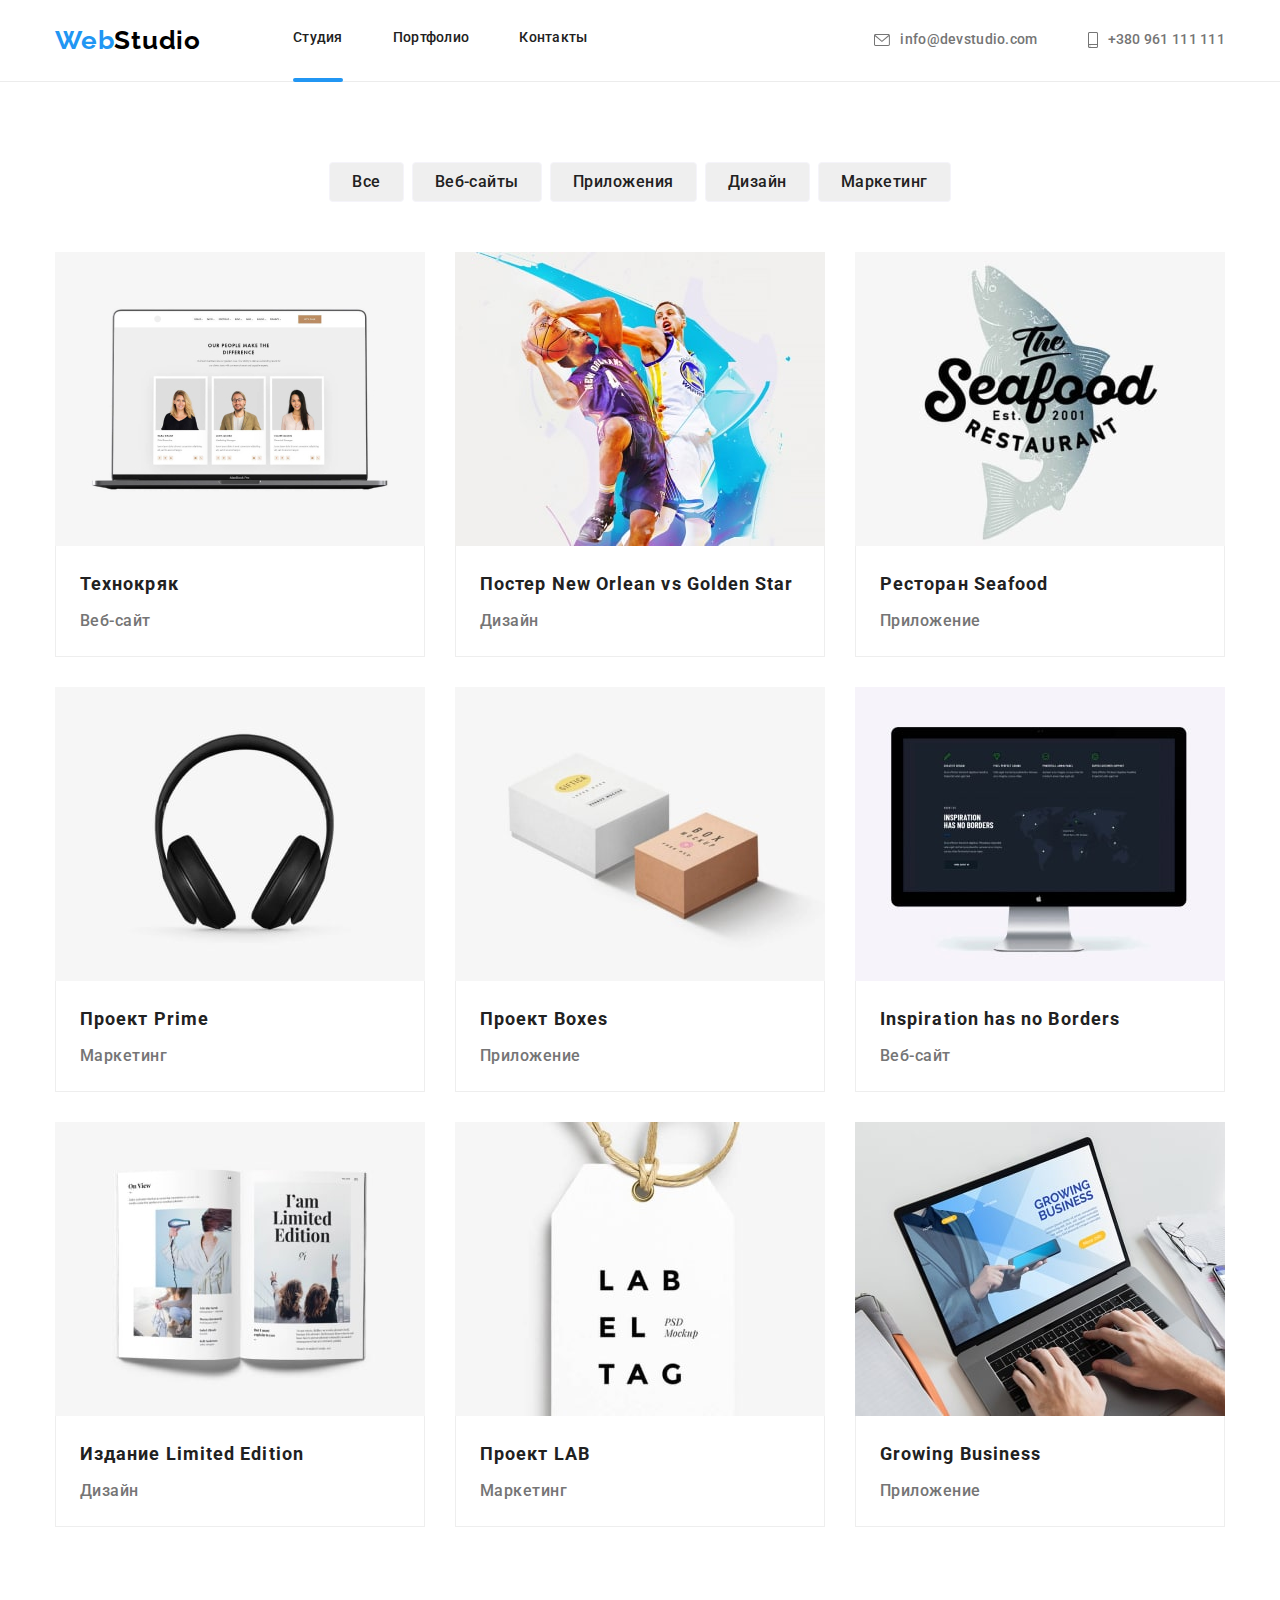
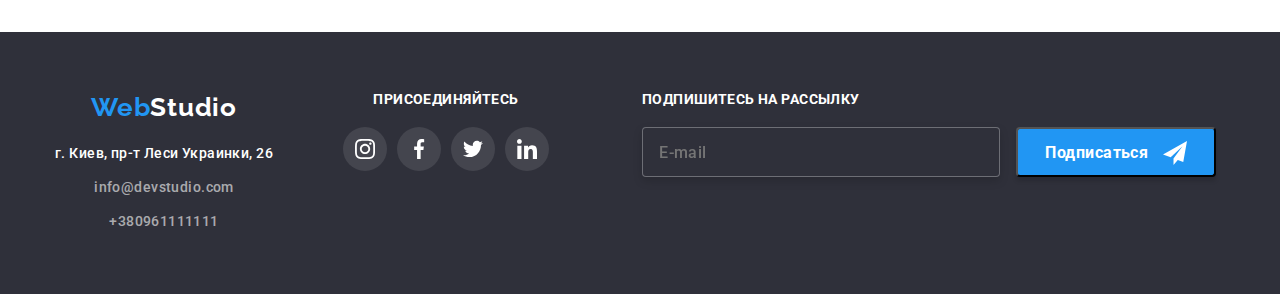
==== portfolio.html @ d0a26739 "mobile" ====
<!DOCTYPE html>
<html lang="RU">
<head>
    <meta charset="UTF-8">
    <meta http-equiv="X-UA-Compatible" content="IE=edge">
    <meta name="viewport" content="width=device-width, initial-scale=1.0">
    <title>Портфоліо</title>
    <link rel="preconnect" href="https://fonts.googleapis.com">
    <link rel="preconnect" href="https://fonts.gstatic.com" crossorigin>
    <link href="https://fonts.googleapis.com/css2?family=Roboto:wght@400;500;700;900&display=swap" rel="stylesheet">
    <link rel="preconnect" href="https://fonts.googleapis.com">
    <link rel="preconnect" href="https://fonts.gstatic.com" crossorigin>
    <link href="https://fonts.googleapis.com/css2?family=Raleway:wght@700&family=Roboto:wght@400;500;700;900&display=swap"
        rel="stylesheet">

   <link rel="stylesheet" href="https://cdnjs.cloudflare.com/ajax/libs/modern-normalize/1.1.0/modern-normalize.min.css">


    <link rel="stylesheet" href="css/styles.css"> 
    <link rel="stylesheet" href="css/main.css">
</head>
<body>
    
    <!-- Хедер!!!!! -->
    <header class="header">
        <div class="header__div container">
    
    
            <a href="./index.html" class="header__logo link">Web<span class="header__logo-right">Studio</span> </a>
            <nav class="nav">
    
                <ul class="header__list list">
                    <li class="header-item">
                        <a href="./index.html" class="header__link header-line-stud link">Студия</a>
                    </li>
                    <li class="header-item">
                        <a href="./portfolio.html" class="header__link link">Портфолио</a>
                    </li>
                    <li class="header-item">
                        <a href="" class="header__link link">Контакты</a>
                    </li>
                </ul>
    
            </nav>
            <ul class="header-nav list">
                <li class="header-nav__item">
                    <a class="header-nav__maill link" href="info@devstudio.com">
                        <svg class="header-nav__maill-icon maill-icon" width="16" height="12">
                            <use href="./img/sprite.svg#icon-post"></use>
                        </svg>
                        info@devstudio.com </a>
                </li>
                <li class="header-nav__item">
                    <a class="header-nav__tell link" href="tel:+380961111111">
                        <svg class="header-nav__tell-icon tell-icon" width="10" height="16">
                            <use href="./img/sprite.svg#icon-smartphone"></use>
                        </svg>
                        +380 961 111 111</a>
                </li>
            </ul>
        </div>
    </header>
<main>
    <!-- кнопки -->
<section class="section-portfolio">
    <div class="container ">
    <h2 class="hide
    ">Кнопки</h2>
    <div class="button-box">
        <ul class="button-portfolio list">
            <li class="button-item">
            <button class="button-portfolio-list" type="button">Все</button>
            </li>
            <li class="button-item">
                <button class="button-portfolio-list" type="button">Веб-сайты</button>
            </li>
            <li class="button-item">
                <button class="button-portfolio-list" type="button">Приложения</button>
            </li>
            <li class="button-item">
                <button class="button-portfolio-list" type="button">Дизайн</button>
            </li>
            <li class="button-item">
                <button class="button-portfolio-list" type="button">Маркетинг</button>
            </li>
        </ul>
</div>
<!-- фото -->
 <div class="card-box">
        <ul 
        class="card-set list ">
        <li class="card-item">
                <div class="card-overlay">
                    <img src="./img/project1.jpg" alt="Ноутбук" width="370" height="294">
                    <p class="card-text-top">
                        Технокряк это современная площадка распространения коронавируса. Компании используют эту платформу для цифрового
                        шпионажа и атак на защищённые сервера конкурентов.
                    </p>
                </div>
               <div class="text-box text-box-tab">
                <h3 class="foto-title link">Технокряк</h3>
                <p class="foto-text link">Веб-сайт</p>
            </div>
        </li>
    
        <li class="card-item">
            <div class="card-overlay">
            <img src="./img/project2.jpg" alt="Постер Новий Орлеан" width="370" height="294">
                <p class="card-text-top">
                    Технокряк это современная площадка распространения коронавируса. Компании используют эту платформу для цифрового
                    шпионажа и атак на защищённые сервера конкурентов.
                </p>
                </div>
            <div class="text-box">
                <h3 class="foto-title link">Постер New Orlean vs Golden Star</h3>
                <p class="foto-text link">Дизайн</p>
            </div>
        </li>

        <li class="card-item">
            <div class="card-overlay">
            <img src="./img/project3.jpg" alt="Ресторан постер" width="370" height="294">
                <p class="card-text-top">
                    Технокряк это современная площадка распространения коронавируса. Компании используют эту платформу для цифрового
                    шпионажа и атак на защищённые сервера конкурентов.
                </p>
                </div>
           <div class="text-box">
                <h3 class="foto-title link">Ресторан Seafood</h3>
                <p class="foto-text link">Приложение</p>
            </div>
        </li>
        <li class="card-item">
            <div class="card-overlay">
            <img src="./img/project4.jpg" alt="Навушники" width="370" height="294">
                <p class="card-text-top">
                    Технокряк это современная площадка распространения коронавируса. Компании используют эту платформу для цифрового
                    шпионажа и атак на защищённые сервера конкурентов.
                </p>
                </div>
           <div class="text-box">
                <h3 class="foto-title link">Проект Prime</h3>
                <p class="foto-text link">Маркетинг</p>
            </div>
        </li>
        <li class="card-item">
            <div class="card-overlay">
            <img src="./img/project5.jpg" alt="Коробки" width="370" height="294">
                <p class="card-text-top">
                    Технокряк это современная площадка распространения коронавируса. Компании используют эту платформу для цифрового
                    шпионажа и атак на защищённые сервера конкурентов.
                </p>
                </div>
           <div class="text-box">
                <h3 class="foto-title link">Проект Boxes</h3>
                <p class="foto-text link">Приложение</p>
            </div>
        </li>
        <li class="card-item">
            <div class="card-overlay">
            <img src="./img/project6.jpg" alt="Комп'ютер" width="370" height="294">
                <p class="card-text-top">
                    Технокряк это современная площадка распространения коронавируса. Компании используют эту платформу для цифрового
                    шпионажа и атак на защищённые сервера конкурентов.
                </p>
                </div>
            <div class="text-box">
                <h3 class="foto-title link">Inspiration has no Borders</h3>
                <p class="foto-text link">Веб-сайт</p>
            </div>
        </li>
        <li class="card-item">
            <div class="card-overlay">
            <img src="./img/project7.jpg" alt="Книга" width="370" height="294">
                <p class="card-text-top">
                    Технокряк это современная площадка распространения коронавируса. Компании используют эту платформу для цифрового
                    шпионажа и атак на защищённые сервера конкурентов.
                </p>
                </div>
            <div class="text-box">
                <h3 class="foto-title link">Издание Limited Edition</h3>
                <p class="foto-text link">Дизайн</p>
            </div>
        </li>
        <li class="card-item">
            <div class="card-overlay">
            <img src="./img/project8.jpg" alt="Бірка" width="370" height="294">
                <p class="card-text-top">
                    Технокряк это современная площадка распространения коронавируса. Компании используют эту платформу для цифрового
                    шпионажа и атак на защищённые сервера конкурентов.
                </p>
                </div>
            <div class="text-box">
                <h3 class="foto-title link">Проект LAB</h3>
                <p class="foto-text link">Маркетинг</p>
            </div>
        </li>
        <li class="card-item">
            <div class="card-overlay">
            <img src="./img/project9.jpg" alt="Ноутбук" width="370" height="294">
                <p class="card-text-top">
                    Технокряк это современная площадка распространения коронавируса. Компании используют эту платформу для цифрового
                    шпионажа и атак на защищённые сервера конкурентов.
                </p>
                </div>
                <div class="text-box">
                    <h3 class="foto-title link">Growing Business</h3>
                    <p class="foto-text link">Приложение</p>
                </div>
        </li>
    </ul>
</div>
</div>
</section>
</main>

<footer class="footer">



    <div class=" footer__div container">
        <div class="footer-left-medium">
            <div class="footer-left">
                <a href="./index.html" class="header__logo link">Web<span class="footer__logo-two">Studio</span> </a>
                <div class="footer-nav">

                    <ul class="footer-list list">
                        <li class="footer-item">
                            <a class="footer__address link" href="">г. Киев, пр-т Леси Украинки, 26</a>
                        </li>
                        <li class="footer-item">
                            <a class="footer__mail-tel link" href="info@devstudio.com">info@devstudio.com</a>
                        </li>
                        <li class="footer-item">
                            <a class="footer__mail-tel link" href="tel:+380961111111">+380961111111</a>
                        </li>
                    </ul>
                </div>
            </div>
            <!-- футер середнфй -->
            <div class="footer-medium">
                <h2 class="footer-medium__title">
                    присоединяйтесь
                </h2>
                <ul class="footer__list-box list">
                    <li class="foter__icon-item">
                        <a href="" class="footer-link link">
                            <svg class="footer-icon" width="20" height="20">
                                <use href="./img/sprite.svg#icon-instagram"></use>
                            </svg>
                        </a>

                    </li>
                    <li class="foter__icon-item">
                        <a href="" class="footer-link link">
                            <svg class="footer-icon" width="20" height="20">
                                <use href="./img/sprite.svg#icon-facebook"></use>
                            </svg>
                        </a>

                    </li>
                    <li class="foter__icon-item">
                        <a href="" class="footer-link link">
                            <svg class="footer-icon" width="20" height="20">
                                <use href="./img/sprite.svg#icon-twitter"></use>
                            </svg>
                        </a>

                    </li>
                    <li class="foter__icon-item">
                        <a href="" class="footer-link link">
                            <svg class="footer-icon" width="20" height="20">
                                <use href="./img/sprite.svg#icon-linkedin"></use>
                            </svg>
                        </a>

                    </li>

                </ul>
            </div>
        </div>
        <!-- футер правий -->


        <div class="footer-right">
            <b class="footer-right__title">Подпишитесь на рассылку</b>
            <form action="#" class="footer-form">
                <input type="email" name="email" placeholder="E-mail" class="footer-right__input">
                <button type="submit" class="footer-right__btn">Подписаться
                    <svg class="footer-right__btn-icon" width="24" height="24">
                        <use href="./img/sprite.svg#icon-telegr"></use>
                    </svg>
                </button>
            </form>
        </div>
    </div>
</footer>

</body>
</html>
---- css/styles.css ----
:root {
  --main-text-color: #757575;
  --secondary-text-color: #212121;
  --main-title-color: #ffffff;
  --accent-color: tomato;
}

/* HEDER!!!!!!!!!!!!! */

/* герой!!!!!!!! */

/* опис!!!!!!!!! */

/* РОБОТА фото!!!!!!! */

/* ПРАЦІВНИКИ!!!!!! */

/* клієнти!!!! */

/* ФУтер!!!!!!!! */

/* -------------ПОРТФОЛІО------------ */

/* MODAL!!!!!! */

/* ФОРМА!!!! */
---- css/main.css ----
@charset "UTF-8";
:root {
  --main-text-color: #757575;
  --secondary-text-color: #212121;
  --main-title-color: #ffffff;
  --accent-color: #2196f3;
}

body {
  font-family: "Roboto", sans-serif;
  background: var(--main-title-color);
}

h1,
h2,
h3,
h4,
h5,
h6,
p {
  margin: 0;
}

img {
  display: block;
  max-width: 100%;
  height: auto;
}

.list {
  list-style: none;
  padding: 0;
  margin: 0;
}

.link {
  text-decoration: none;
}

.container {
  margin-left: auto;
  margin-right: auto;
  width: 100%;
  padding-left: 15px;
  padding-right: 15px;
}

@media screen and (min-width: 480px) {
  .container {
    max-width: 480px;
  }
}

@media screen and (min-width: 768px) {
  .container {
    max-width: 768px;
  }
}

@media screen and (min-width: 1200px) {
  .container {
    max-width: 1200px;
  }
}

.visually-hidden {
  position: absolute;
  width: 1px;
  height: 1px;
  margin: -1px;
  padding: 0;
  overflow: hidden;
  border: 0;
  clip: rect(0 0 0 0);
}

.header {
  border-bottom: 1px solid #ececec;
  position: relative;
  padding-top: 10px;
  padding-bottom: 10px;
}

@media screen and (min-width: 1200px) {
  .header {
    padding-top: 25px;
    padding-bottom: 25px;
  }
}

.header__div {
  display: flex;
  align-items: center;
}

.header__logo {
  font-family: Raleway;
  font-style: normal;
  font-weight: 700;
  font-size: 24px;
  line-height: 1.16;
  letter-spacing: 0.03em;
  color: #2196f3;
}

@media screen and (min-width: 1200px) {
  .header__logo {
    font-size: 26px;
    line-height: 1.19;
  }
}

.header__logo-right {
  color: #000;
}

/* силки!!!!!!!!!!!!!! */
.header-item:not(:last-child) {
  margin-right: 50px;
}

.header__list {
  display: flex;
  margin-left: 92px;
}

.header__link {
  display: block;
  font-style: normal;
  font-weight: 500;
  font-size: 14px;
  line-height: 1.14;
  letter-spacing: 0.02em;
  color: var(--secondary-text-color);
  transition-property: color;
  transition-duration: 250ms;
  transition-timing-function: cubic-bezier(0.4, 0, 0.2, 1);
}

.header__link:hover, .header__link:focus {
  color: var(--accent-color);
}

.header-line-stud::after {
  display: block;
  content: "";
  margin-top: 31.5px;
  margin-bottom: -31.5px;
  width: 100%;
  height: 4px;
  border-radius: 2px;
  background-color: var(--accent-color);
}

.header-line-port::after {
  display: block;
  content: "";
  margin-top: 31px;
  margin-bottom: -31px;
  width: 100%;
  height: 4px;
  border-radius: 2px;
  background-color: var(--accent-color);
}

/* телефон емеіл */
.header-nav {
  display: flex;
  margin-left: auto;
  align-items: center;
}

.header-nav .header-nav__item + .header-nav__item {
  margin-left: 50px;
}

.header-nav__maill {
  display: flex;
  font-style: normal;
  font-weight: 500;
  font-size: 14px;
  line-height: 1.14;
  letter-spacing: 0.02em;
  color: var(--main-text-color);
  align-items: center;
  transition-property: color;
  transition-duration: 250ms;
  transition-timing-function: cubic-bezier(0.4, 0, 0.2, 1);
}

.header-nav__maill:hover, .header-nav__maill:focus {
  color: var(--accent-color);
}

.header-nav__maill-icon {
  fill: var(--main-text-color);
  fill: currentColor;
}

.maill-icon {
  margin-right: 10px;
}

.header-nav__tell {
  display: flex;
  font-style: normal;
  font-weight: 500;
  font-size: 14px;
  line-height: 1.14;
  letter-spacing: 0.02em;
  color: var(--main-text-color);
  align-items: center;
  transition-property: color;
  transition-duration: 250ms;
  transition-timing-function: cubic-bezier(0.4, 0, 0.2, 1);
}

.header-nav__tell:hover, .header-nav__tell:focus {
  color: var(--accent-color);
}

.header-nav__tell-icon {
  fill: var(--main-text-color);
  fill: currentColor;
}

.tell-icon {
  margin-right: 10px;
}

.button-menu {
  display: inline-flex;
  margin: 0;
  padding: 0;
  width: 40px;
  height: 40px;
  border: none;
  background-color: transparent;
}

.button-menu .icon-close {
  display: none;
}

.overlay {
  min-height: 400px;
  padding-top: 118px;
  padding-bottom: 118px;
  background-image: linear-gradient(rgba(47, 48, 58, 0.4), rgba(47, 48, 58, 0.4)), url(../img/hero-img.jpg);
  background-size: cover;
  background-repeat: no-repeat;
  background-position: center;
}

.section-hero {
  background-color: #2f303a;
}

.hero {
  text-align: center;
  margin-left: auto;
  margin-right: auto;
}

.hero__text {
  font-style: normal;
  font-weight: 900;
  font-size: 20px;
  line-height: 1.7;
  letter-spacing: 0.06em;
  text-transform: uppercase;
  color: var(--main-title-color);
}

@media screen and (min-width: 480px) {
  .hero__text {
    font-size: 26px;
    line-height: 1.61;
  }
}

@media screen and (min-width: 1200px) {
  .hero__text {
    font-size: 44px;
    line-height: 1.36;
  }
}

.hero-text {
  margin-top: 0px;
  margin-bottom: 30px;
}

.hero__button {
  font-style: normal;
  width: 200px;
  height: 50px;
  font-style: normal;
  font-weight: 700;
  font-size: 16px;
  line-height: 1.87;
  letter-spacing: 0.03em;
  color: var(--main-title-color);
  background-color: var(--accent-color);
  box-shadow: 0px 4px 4px rgba(0, 0, 0, 0.15);
  border-radius: 4px;
}

.about {
  padding-top: 60px;
  padding-bottom: 60px;
}

@media screen and (min-width: 1200px) {
  .about {
    padding-top: 94px;
    padding-bottom: 94px;
  }
}

.about__list {
  margin: 0;
}

@media screen and (min-width: 768px) {
  .about__list {
    display: flex;
    padding: 0;
    margin: 0;
  }
}

@media screen and (max-width: 1199px) {
  .about__list {
    flex-wrap: wrap;
    margin-left: -30px;
    margin-top: -30px;
  }
}

@media screen and (max-width: 767px) {
  .about__item:not(:last-child) {
    margin-bottom: 30px;
  }
}

@media screen and (min-width: 768px) {
  .about__item {
    flex-basis: calc(100% / 2 - 30px);
  }
}

@media screen and (max-width: 1199px) {
  .about__item {
    margin-left: 30px;
    margin-top: 30px;
  }
}

@media screen and (min-width: 1200px) {
  .about__item {
    flex-basis: calc(100% / 4);
  }
}

@media screen and (min-width: 1200px) {
  .about__item:not(:last-child) {
    margin-right: 30px;
  }
}

.about__icon-item {
  align-items: center;
  justify-content: center;
  display: flex;
  background-color: #f5f4fa;
  width: 100%;
  height: 120px;
  background-position: center;
}

.icon-item {
  margin-bottom: 30px;
}

.about__title {
  font-style: normal;
  font-weight: 700;
  font-size: 14px;
  line-height: 1.14;
  letter-spacing: 0.03em;
  text-transform: uppercase;
  text-align: center;
  color: var(--secondary-text-color);
}

.about-title {
  margin: 0 0 10px 0;
}

.about__text {
  font-style: normal;
  font-weight: 500;
  font-size: 14px;
  line-height: 1.71;
  letter-spacing: 0.03em;
  color: var(--main-text-color);
}

.work {
  padding-bottom: 77px;
}

@media screen and (max-width: 1199px) {
  .work {
    display: none;
  }
}

.work__title {
  margin-bottom: 50px;
  margin-top: 0px;
  font-style: normal;
  font-weight: 700;
  font-size: 36px;
  line-height: 1.16;
  text-align: center;
  letter-spacing: 0.03em;
  color: var(--secondary-text-color);
}

.work__list {
  display: flex;
}

.work__item {
  position: relative;
}

.work__item:not(:last-child) {
  margin-right: 30px;
}

.work__img-box {
  position: absolute;
  bottom: 0;
  left: 0;
  width: 370px;
  height: 70px;
  background: rgba(47, 48, 58, 0.8);
  /* opacity: 0.3; */
}

.work__title-img {
  position: absolute;
  font-style: normal;
  width: 205px;
  bottom: 27px;
  left: 50%;
  transform: translate(-50%);
  font-weight: bold;
  font-size: 14px;
  line-height: 1.14;
  text-align: center;
  letter-spacing: 0.03em;
  text-transform: uppercase;
  color: var(--main-title-color);
}

.section__team {
  padding-top: 60px;
  padding-bottom: 60px;
  background-color: #f5f4fa;
}

.team__title {
  text-align: center;
  margin-bottom: 60px;
  font-style: normal;
  font-weight: 700;
  font-size: 28px;
  line-height: 1.17;
  letter-spacing: 0.03em;
  text-align: center;
  color: var(--secondary-text-color);
}

@media screen and (min-width: 768px) {
  .team__title {
    margin-bottom: 30px;
  }
}

@media screen and (min-width: 1200px) {
  .team__title {
    margin-bottom: 50px;
  }
}

@media screen and (max-width: 767px) {
  .team__list:not(:last-child) {
    margin-bottom: 30px;
  }
}

@media screen and (min-width: 768px) {
  .team__list {
    display: flex;
  }
}

@media screen and (max-width: 1199px) {
  .team__list {
    flex-wrap: wrap;
    margin-left: -30px;
    margin-top: -30px;
  }
}

@media screen and (min-width: 768px) {
  .team-item {
    flex-basis: calc(100% / 2 - 30px);
  }
}

@media screen and (max-width: 1199px) {
  .team-item {
    margin-left: 30px;
    margin-top: 30px;
  }
}

@media screen and (min-width: 1200px) {
  .team-item {
    flex-basis: calc(100% / 4 - 30px);
    margin-top: 0;
  }
  .team-item:not(:last-child) {
    margin-right: 30px;
  }
}

.team__box {
  background-color: #ffffff;
  box-shadow: 0px 1px 3px rgba(0, 0, 0, 0.12), 0px 1px 1px rgba(0, 0, 0, 0.14), 0px 2px 1px rgba(0, 0, 0, 0.2);
  border-radius: 0px 0px 4px 4px;
}

.team__text-p {
  padding: 30px 0 24px 0;
}

.team__text {
  text-align: center;
  margin-bottom: 10px;
  font-style: normal;
  font-weight: 500;
  font-size: 16px;
  line-height: 1.18;
  letter-spacing: 0.03em;
  color: var(--secondary-text-color);
}

.team__text-work {
  text-align: center;
  font-style: normal;
  font-weight: 500;
  font-size: 16px;
  line-height: 1.18;
  letter-spacing: 0.03em;
  color: var(--main-text-color);
  margin-bottom: 15px;
}

.team-socials {
  display: flex;
  justify-content: center;
}

.team-socials__socials-item {
  width: 44px;
  height: 44px;
}

.team-socials__socials-item:not(:last-child) {
  margin-right: 10px;
}

.team-socials__socials-link {
  width: 100%;
  height: 100%;
  display: flex;
  align-items: center;
  justify-content: center;
  border-radius: 50%;
  background-color: #ffffff;
  fill: #afb1b8;
  transition-property: background-color;
  transition-duration: 500ms;
  transition-timing-function: cubic-bezier(0.4, 0, 0.2, 1);
}

.team-socials__socials-link:hover, .team-socials__socials-link:focus,
.team-socials__socials-link:hover .socials-icon,
.team-socials__socials-link:focus .socials-icon {
  fill: #ffffff;
  background-color: var(--accent-color);
  cursor: pointer;
}

.section-client {
  padding-top: 60px;
  padding-bottom: 60px;
}

@media screen and (min-width: 1200px) {
  .section-client {
    padding-top: 95px;
    padding-bottom: 95px;
  }
}

.client__title {
  font-style: normal;
  font-weight: 700;
  font-size: 28px;
  line-height: 1.17;
  letter-spacing: 0.03em;
  text-align: center;
  color: var(--secondary-text-color);
  margin-bottom: 30px;
}

@media screen and (min-width: 1200px) {
  .client__title {
    font-size: 36px;
    line-height: 1.16;
    margin-bottom: 50px;
  }
}

.client__list {
  display: flex;
  justify-content: center;
}

@media screen and (max-width: 1199px) {
  .client__list {
    flex-wrap: wrap;
    margin-left: -30px;
    margin-top: -30px;
  }
}

.client__item {
  width: 170px;
  height: 92px;
  border: 1px solid #afb1b8;
  box-sizing: border-box;
  border-radius: 4px;
}

.client__item:hover, .client__item:focus {
  border-color: var(--accent-color);
}

@media screen and (max-width: 1199px) {
  .client__item {
    flex-basis: calc(100% / 3 - 30px);
    margin-left: 30px;
    margin-top: 30px;
  }
}

@media screen and (max-width: 767px) {
  .client__item {
    flex-basis: calc(100% / 2 - 30px);
    margin-left: 30px;
    margin-top: 30px;
  }
}

@media screen and (min-width: 1200px) {
  .client__item:not(:last-child) {
    margin-right: 30px;
  }
}

.client__link {
  width: 100%;
  height: 100%;
  display: flex;
  align-items: center;
  justify-content: center;
  fill: #afb1b8;
}

.client__link:hover .client-icon,
.client__link:focus .client-icon {
  fill: var(--accent-color);
}

.client-icon {
  transition-property: fill;
  transition-duration: 250ms;
  transition-timing-function: cubic-bezier(0.4, 0, 0.2, 1);
}

.footer {
  background: #2f303a;
  padding-top: 60px;
  padding-bottom: 60px;
  align-items: center;
  display: block;
}

@media screen and (min-width: 768px) {
  .footer {
    padding-top: 65px;
  }
}

@media screen and (min-width: 1200px) {
  .footer {
    padding-top: 60px;
    align-items: center;
  }
}

.footer__div {
  text-align: center;
}

@media screen and (min-width: 1200px) {
  .footer__div {
    display: flex;
  }
}

@media screen and (min-width: 768px) {
  .footer-left {
    margin-left: 91px;
  }
}

@media screen and (min-width: 1200px) {
  .footer-left {
    align-items: center;
    margin-left: auto;
    margin-right: auto;
  }
}

.footer__logo-two {
  color: var(--main-title-color);
}

@media screen and (max-width: 767px) {
  .footer-nav {
    margin: 20px 0 60px 0;
  }
}

@media screen and (min-width: 768px) {
  .footer-nav {
    margin: 20px 0 0 0;
  }
}

.footer-item:not(:last-child) {
  margin-bottom: 8px;
}

@media screen and (min-width: 1200px) {
  .footer-item:not(:last-child) {
    margin-bottom: 10px;
  }
}

.footer__address {
  font-style: normal;
  font-weight: 500;
  font-size: 14px;
  line-height: 1.71;
  letter-spacing: 0.03em;
  color: var(--main-title-color);
}

.footer__mail-tel {
  font-style: normal;
  font-weight: 500;
  font-size: 14px;
  line-height: 1.71;
  letter-spacing: 0.03em;
  color: rgba(255, 255, 255, 0.6);
}

@media screen and (min-width: 768px) {
  .footer-medium {
    margin-left: 165px;
  }
}

@media screen and (min-width: 1200px) {
  .footer-medium {
    margin-left: 70px;
  }
}

.footer-medium__title {
  font-style: normal;
  font-weight: 700;
  font-size: 14px;
  line-height: 1.14;
  letter-spacing: 0.03em;
  text-transform: uppercase;
  color: var(--main-title-color);
  margin-bottom: 20px;
}

.footer__list-box {
  display: flex;
  display: inline-flex;
  margin-bottom: 60px;
}

@media screen and (min-width: 1200px) {
  .footer__list-box {
    margin-bottom: 0;
  }
}

.foter__icon-item {
  width: 44px;
  height: 44px;
}

.foter__icon-item:not(:last-child) {
  margin-right: 10px;
}

.footer-link {
  width: 100%;
  height: 100%;
  display: flex;
  align-items: center;
  justify-content: center;
  border-radius: 50%;
  background: rgba(255, 255, 255, 0.1);
  fill: #ffffff;
  transition-property: background-color;
  transition-duration: 250ms;
  transition-timing-function: cubic-bezier(0.4, 0, 0.2, 1);
}

.footer-link:hover, .footer-link:focus {
  background-color: var(--accent-color);
}

@media screen and (min-width: 768px) {
  .footer-left-medium {
    display: flex;
    margin-bottom: 60px;
  }
}

@media screen and (min-width: 1200px) {
  .footer-left-medium {
    margin-bottom: 0;
  }
}

@media screen and (min-width: 768px) {
  .footer-right {
    flex-direction: column;
  }
}

@media screen and (min-width: 1200px) {
  .footer-right {
    padding-left: 93px;
    text-align: start;
    flex: none;
  }
}

.footer-right__title {
  display: block;
  font-style: normal;
  font-weight: 700;
  font-size: 14px;
  line-height: 1.14;
  letter-spacing: 0.03em;
  text-transform: uppercase;
  color: var(--main-title-color);
}

@media screen and (max-width: 1199px) {
  .footer-right__title {
    margin-bottom: 20px;
  }
}

@media screen and (max-width: 1199px) {
  .footer-form {
    display: flex;
    flex-direction: column;
    align-items: center;
  }
}

@media screen and (min-width: 1200px) {
  .footer-form {
    margin-left: 0px;
  }
}

.footer-right__input {
  width: 100%;
  height: 50px;
  padding-left: 16px;
  border: 1px solid rgba(255, 255, 255, 0.3);
  box-sizing: border-box;
  filter: drop-shadow(0px 4px 4px rgba(0, 0, 0, 0.15));
  border-radius: 4px;
  background-color: #2f303a;
}

@media screen and (min-width: 768px) {
  .footer-right__input {
    width: 450px;
  }
}

@media screen and (min-width: 1200px) {
  .footer-right__input {
    width: 358px;
  }
}

.footer-right__input::placeholder {
  font-style: normal;
  font-weight: 500;
  font-size: 16px;
  line-height: 1.25;
  letter-spacing: 0.03em;
  display: flex;
  align-items: center;
}

.footer-right__input:focus::placeholder {
  color: #ffffff;
}

.footer-right__input:focus {
  color: #ffffff;
}

.footer-right__input:invalid {
  color: #ffffff;
}

.footer-right__btn {
  margin-top: 20px;
  width: 200px;
  height: 50px;
  font-family: Roboto;
  font-style: normal;
  font-weight: 700;
  font-size: 16px;
  line-height: 1.87;
  letter-spacing: 0.03em;
  display: inline-block;
  align-items: center;
  text-align: center;
  color: #ffffff;
  background: #2196f3;
  box-shadow: 0px 4px 4px rgba(0, 0, 0, 0.15);
  border-radius: 4px;
}

@media screen and (min-width: 1200px) {
  .footer-right__btn {
    margin-left: 12px;
  }
}

.footer-right__btn-icon {
  margin-left: 10px;
  background-position: center;
  background: repeat;
  vertical-align: middle;
}

.hide {
  display: none;
}

.section-portfolio {
  padding-top: 95px;
  padding-bottom: 105px;
}

.button-portfolio {
  display: flex;
  margin-bottom: 40px;
  margin-top: -15px;
}

@media screen and (max-width: 767px) {
  .button-portfolio {
    flex-wrap: wrap;
  }
}

@media screen and (min-width: 768px) {
  .button-portfolio {
    justify-content: center;
    flex-basis: calc(100% / 4 - 8px);
  }
}

@media screen and (min-width: 1200px) {
  .button-portfolio {
    justify-content: center;
    flex-basis: calc(100% / 4 - 8px);
    margin-bottom: 50px;
  }
}

.button-item:not(:last-child) {
  margin-right: 8px;
}

@media screen and (max-width: 767px) {
  .button-item {
    margin-top: 15px;
  }
}

.button-portfolio-list {
  font-family: Roboto;
  font-style: normal;
  font-weight: 500;
  font-size: 16px;
  line-height: 1.62;
  letter-spacing: 0.03em;
  letter-spacing: 0.03em;
  text-align: center;
  color: var(--secondary-text-color);
  border: 1px solid #f5f4fa;
  border-radius: 4px;
  padding-left: 22px;
  padding-right: 22px;
  padding-top: 6px;
  padding-bottom: 6px;
  transition-property: background-color;
  transition-duration: 500ms;
  transition-timing-function: cubic-bezier(0.4, 0, 0.2, 1);
}

.button-portfolio-list:hover, .button-portfolio-list:focus {
  color: var(--main-title-color);
  background-color: var(--accent-color);
}

.card-box {
  margin-left: auto;
  margin-right: auto;
}

.card-set {
  padding: 0;
  margin: 0;
}

@media screen and (min-width: 768px) {
  .card-set {
    display: flex;
    flex-wrap: wrap;
    margin-left: -30px;
    margin-top: -30px;
  }
}

.card-set > .card-item {
  box-sizing: border-box;
  transition-property: box-shadow;
  transition-duration: 250ms;
  transition-timing-function: cubic-bezier(0.4, 0, 0.2, 1);
}

@media screen and (max-width: 767px) {
  .card-set > .card-item:not(:last-child) {
    margin-bottom: 30px;
  }
}

@media screen and (min-width: 768px) {
  .card-set > .card-item {
    flex-basis: calc(100% / 2 - 30px);
    margin-left: 30px;
    margin-top: 30px;
  }
}

@media screen and (min-width: 1200px) {
  .card-set > .card-item {
    flex-basis: calc(100% / 3 - 30px);
  }
}

.card-set > .card-item:hover, .card-set > .card-item:focus {
  box-shadow: 0px 1px 1px rgba(0, 0, 0, 0.12), 0px 4px 4px rgba(0, 0, 0, 0.06), 1px 4px 6px rgba(0, 0, 0, 0.16);
}

.card-overlay {
  position: relative;
  overflow: hidden;
}

.card-text-top {
  position: absolute;
  font-style: normal;
  font-weight: normal;
  top: 0;
  left: 0;
  height: 100%;
  padding: 63px 24px;
  overflow: auto;
  font-size: 18px;
  line-height: 1.56;
  letter-spacing: 0.03em;
  color: var(--main-title-color);
  background: rgba(33, 150, 243, 0.9);
  transform: translateY(101%);
  transition: transform 250ms cubic-bezier(0.4, 0, 0.2, 1);
}

.card-item:hover .card-text-top {
  transform: translateY(0%);
}

.text-box {
  padding-top: 20px;
  padding-right: 24px;
  padding-bottom: 20px;
  padding-left: 24px;
  border-bottom: 1px solid #eeeeee;
  border-left: 1px solid #eeeeee;
  border-right: 1px solid #eeeeee;
}

@media screen and (max-width: 1199px) {
  .text-box-tab {
    padding-bottom: 56px;
  }
}

@media screen and (max-width: 767px) {
  .text-box-tab {
    padding-bottom: 20px;
  }
}

.foto-title {
  font-style: normal;
  font-weight: 700;
  font-size: 18px;
  line-height: 2;
  letter-spacing: 0.06em;
  color: var(--secondary-text-color);
  margin-bottom: 4px;
}

.foto-text {
  font-style: normal;
  font-weight: 500;
  font-size: 16px;
  line-height: 1.87;
  letter-spacing: 0.03em;
  letter-spacing: 0.03em;
  color: var(--main-text-color);
}

.backdrop {
  position: fixed;
  height: 100vh;
  width: 100vw;
  background-color: rgba(0, 0, 0, 0.2);
  top: 0;
  transition: opacity 250ms, visibility 250ms;
}

.modal-hero {
  position: absolute;
  width: 528px;
  height: 581px;
  background-color: #ffffff;
  left: 50%;
  top: 50%;
  transform: translate(-50%, -50%);
  padding: 40px;
  box-shadow: 0px 1px 3px rgba(0, 0, 0, 0.12), 0px 1px 1px rgba(0, 0, 0, 0.14), 0px 2px 1px rgba(0, 0, 0, 0.2);
  border-radius: 4px;
}

.btn {
  width: 30px;
  height: 30px;
  background-color: unset;
  border-radius: 50%;
  position: absolute;
  right: 8px;
  top: 8px;
  border: 1px solid rgba(0, 0, 0, 0.1);
  box-sizing: border-box;
  transition: transform 250ms cubic-bezier(0.4, 0, 0.2, 1);
}

.btn:focus, .btn:hover {
  fill: #188ce8;
}

.backdrop.is-hidden {
  opacity: 0;
  visibility: hidden;
  pointer-events: none;
}

.form-title {
  width: 100%;
  margin-bottom: 12px;
}

.form {
  display: flex;
  flex-direction: column;
}

.form-title {
  font-style: normal;
  font-weight: 700;
  font-size: 20px;
  line-height: 1.15;
  letter-spacing: 0.03em;
  text-align: center;
  color: #212121;
}

.modal-form-field:not(:last-child) {
  margin-bottom: 10px;
}

.form-label {
  margin-bottom: 4px;
  font-style: normal;
  font-weight: 500;
  font-size: 12px;
  line-height: 1.16;
  letter-spacing: 0.01em;
  color: var(--main-text-color);
}

.form-input {
  width: 100%;
  height: 40px;
  padding-left: 42px;
  border: 1px solid rgba(33, 33, 33, 0.2);
  box-sizing: border-box;
  border-radius: 4px;
  outline: none;
}

.form-input:focus + .input-icon {
  fill: #2196f3;
}

.form-input:focus {
  border-color: #2196f3;
}

.span-input {
  display: block;
  position: relative;
}

.input-icon {
  position: absolute;
  left: 15px;
  top: 50%;
  transform: translateY(-50%);
}

.form-comment {
  width: 100%;
  height: 120px;
  padding: 12px 16px;
  resize: none;
  border: 1px solid rgba(33, 33, 33, 0.2);
  box-sizing: border-box;
  border-radius: 4px;
  outline: none;
}

.form-comment::placeholder {
  font-family: Roboto;
  font-style: normal;
  font-weight: 500;
  font-size: 12px;
  line-height: 1.16;
  letter-spacing: 0.01em;
  color: rgba(117, 117, 117, 0.5);
}

.form-comment:focus {
  border-color: #2196f3;
}

.modal-form-field-check {
  padding-top: 20px;
}

.checkbox-label {
  display: flex;
  align-items: center;
}

.icon-check {
  width: 16px;
  height: 15px;
  border: 2px solid #000000;
  border-radius: 2px;
  margin-right: 5px;
  display: flex;
  align-items: center;
  justify-content: center;
}

.checkbox:checked + .checkbox-label .icon-check {
  background: var(--accent-color);
  border: transparent;
}

.checkbox-text {
  margin-left: 8px;
  font-style: normal;
  font-weight: 500;
  font-size: 14px;
  line-height: 1.71;
  letter-spacing: 0.03em;
  color: var(--main-text-color);
}

.checkbox-link {
  color: var(--accent-color);
  border-bottom: 1px solid currentColor;
  display: inline-block;
  line-height: 0.75;
}

.form-btn {
  margin-top: 30px;
  margin-left: auto;
  margin-right: auto;
  width: 200px;
  height: 50px;
  font-family: Roboto;
  font-style: normal;
  font-weight: 700;
  font-size: 16px;
  line-height: 1.87;
  letter-spacing: 0.06em;
  color: #ffffff;
  background-color: #188ce8;
  box-shadow: 0px 4px 4px rgba(0, 0, 0, 0.15);
  border-radius: 4px;
  border-color: #188ce8;
}
/*# sourceMappingURL=main.css.map */
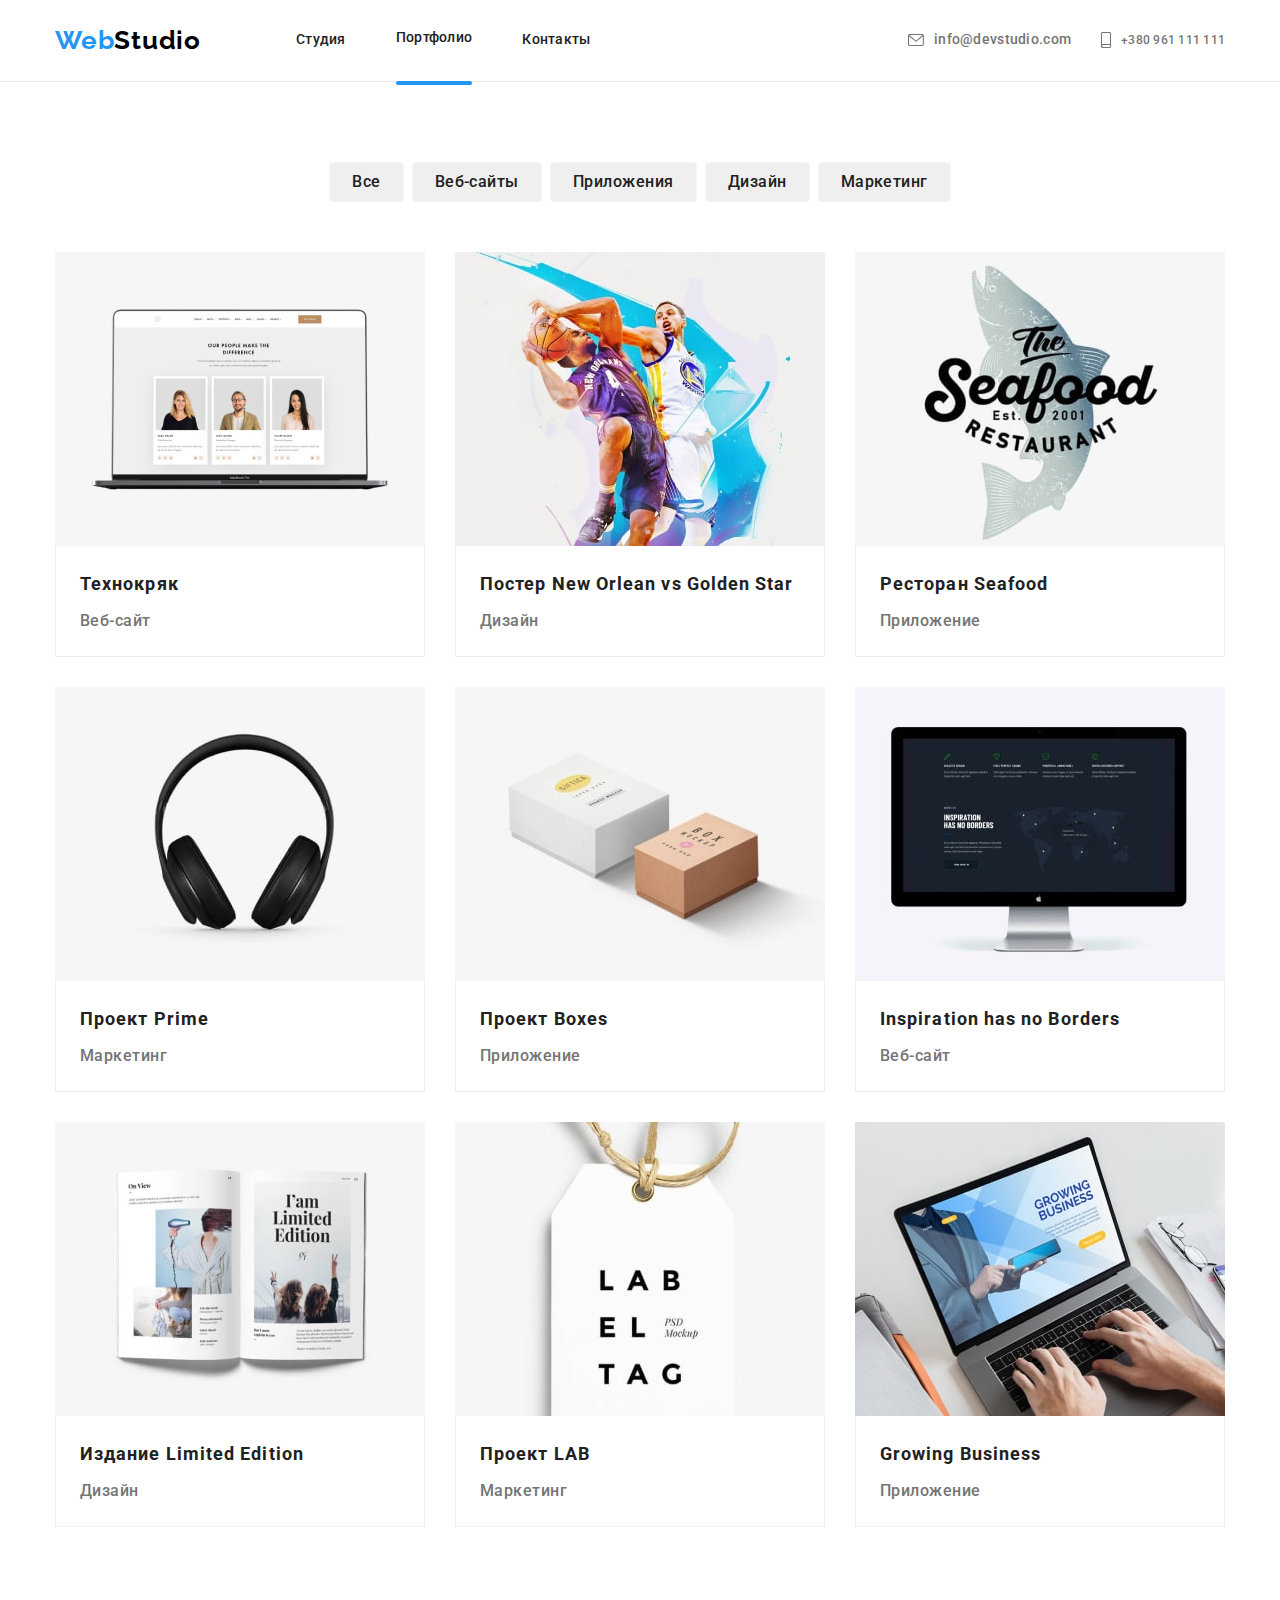
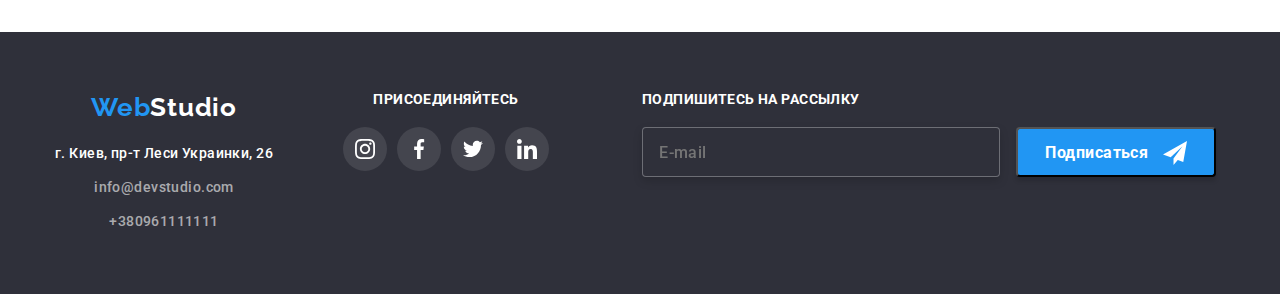
==== commit a876e03a: "кнопка" ====
--- a/portfolio.html
+++ b/portfolio.html
@@ -27,39 +27,83 @@
     
     
             <a href="./index.html" class="header__logo link">Web<span class="header__logo-right">Studio</span> </a>
+    
+    
             <nav class="nav">
-    
-                <ul class="header__list list">
-                    <li class="header-item">
-                        <a href="./index.html" class="header__link header-line-stud link">Студия</a>
-                    </li>
-                    <li class="header-item">
-                        <a href="./portfolio.html" class="header__link link">Портфолио</a>
-                    </li>
-                    <li class="header-item">
-                        <a href="" class="header__link link">Контакты</a>
-                    </li>
-                </ul>
-    
+                <button type="button" class="menu-button"
+                 aria-expanded="false" 
+                 aria-controls="menu-container"
+                    data-menu-button>
+                    <svg width="40" height="40" 
+                    aria-label="переключательмобільного меню">
+    
+    
+                        <use class="icon-cross" href="./img/sprite.svg#icon-close_40px"></use>
+    
+                        <use class="icon-menu" href="./img/sprite.svg#icon-menu_40px"></use>
+                    </svg>
+    
+                </button>
+                <div class="menu-container container" id="menu-container" data-menu>
+    
+                    <ul class="header__list list">
+                        <li class="header-item">
+                            <a href="./index.html" class="header__link link">Студия</a>
+                        </li>
+                        <li class="header-item">
+                            <a href="./portfolio.html" class="header__link header-line-port link">Портфолио</a>
+                        </li>
+                        <li class="header-item">
+                            <a href="" class="header__link link">Контакты</a>
+                        </li>
+                    </ul>
+    
+    
+                    <ul class="header-nav list">
+                        <li class="header-nav__item">
+                            <a class="header-nav__maill link" href="info@devstudio.com">
+                                <svg class="header-nav__maill-icon maill-icon" width="16" height="12">
+                                    <use href="./img/sprite.svg#icon-post"></use>
+                                </svg>
+                                info@devstudio.com </a>
+                        </li>
+                        <li class="header-nav__item">
+                            <a class="header-nav__tell link" href="tel:+380961111111">
+                                <svg class="header-nav__tell-icon tell-icon" width="10" height="16">
+                                    <use href="./img/sprite.svg#icon-smartphone"></use>
+                                </svg>
+                                +380 961 111 111</a>
+    
+                        </li>
+    
+    
+                    </ul>
+                    <div class="social-tel-header">
+                        <ul class="header-social list">
+                            <li class="header-social__item">
+                                Instagram
+                            </li>
+                            <span class="header-social__line"></span>
+                            <li class="header-social__item">
+                                Twitter
+                            </li>
+                            <span class="header-social__line"></span>
+                            <li class="header-social__item">
+                                Facebook
+                            </li>
+                            <span class="header-social__line"></span>
+                            <li class="header-social__item">
+                                LinkedIn
+                            </li>
+                        </ul>
+    
+                    </div>
+    
+                </div>
             </nav>
-            <ul class="header-nav list">
-                <li class="header-nav__item">
-                    <a class="header-nav__maill link" href="info@devstudio.com">
-                        <svg class="header-nav__maill-icon maill-icon" width="16" height="12">
-                            <use href="./img/sprite.svg#icon-post"></use>
-                        </svg>
-                        info@devstudio.com </a>
-                </li>
-                <li class="header-nav__item">
-                    <a class="header-nav__tell link" href="tel:+380961111111">
-                        <svg class="header-nav__tell-icon tell-icon" width="10" height="16">
-                            <use href="./img/sprite.svg#icon-smartphone"></use>
-                        </svg>
-                        +380 961 111 111</a>
-                </li>
-            </ul>
-        </div>
     </header>
+    </div>
+
 <main>
     <!-- кнопки -->
 <section class="section-portfolio">
@@ -295,6 +339,6 @@
         </div>
     </div>
 </footer>
-
+<script src="./js/menu.js"></script>
 </body>
 </html>--- a/css/main.css
+++ b/css/main.css
@@ -75,12 +75,20 @@
 }
 
 .header {
+  position: relative;
   border-bottom: 1px solid #ececec;
   position: relative;
   padding-top: 10px;
   padding-bottom: 10px;
 }
 
+@media screen and (min-width: 768px) {
+  .header {
+    padding-top: 24px;
+    padding-bottom: 24px;
+  }
+}
+
 @media screen and (min-width: 1200px) {
   .header {
     padding-top: 25px;
@@ -89,6 +97,7 @@
 }
 
 .header__div {
+  position: relative;
   display: flex;
   align-items: center;
 }
@@ -114,82 +123,285 @@
   color: #000;
 }
 
+.nav {
+  margin-right: 0;
+  margin-left: auto;
+}
+
+@media screen and (min-width: 1200px) {
+  .nav {
+    display: contents;
+  }
+}
+
 /* силки!!!!!!!!!!!!!! */
-.header-item:not(:last-child) {
-  margin-right: 50px;
-}
-
-.header__list {
-  display: flex;
-  margin-left: 92px;
+/* телефон емеіл */
+.menu-button {
+  display: inline-flex;
+  margin-left: auto;
+  margin-right: 0;
+  padding: 0;
+  width: 40px;
+  height: 40px;
+  border: none;
+  top: 0;
+  right: 0;
+  background-color: transparent;
+}
+
+@media screen and (min-width: 768px) {
+  .menu-button {
+    display: none;
+  }
+}
+
+.menu-container {
+  background-color: #ffffff;
+  padding-top: 48px;
+  padding-left: 40px;
+  padding-bottom: 48px;
+}
+
+@media screen and (min-width: 768px) {
+  .menu-container {
+    display: flex;
+    padding: 0;
+  }
+}
+
+@media screen and (max-width: 767px) {
+  .menu-container {
+    display: none;
+    position: absolute;
+    top: 0;
+    left: 0;
+    width: 100%;
+  }
+  .menu-container.is-open {
+    display: block;
+  }
+}
+
+.menu-button-close {
+  margin-top: 10px;
+  margin-right: 15px;
+  position: absolute;
+  width: 40px;
+  height: 40px;
+  top: 0;
+  right: 0;
+  border: none;
+  display: inline-flex;
+  padding: 0;
+  width: 40px;
+  height: 40px;
+  border: none;
+  top: 0;
+  right: 0;
+  background-color: transparent;
+}
+
+@media screen and (min-width: 768px) {
+  .menu-button-close {
+    display: none;
+  }
+}
+
+.menu-button .icon-cross {
+  display: none;
+}
+
+.menu-button.is-open .icon-cross {
+  display: block;
+}
+
+.menu-button.is-open .icon-menu {
+  display: none;
+}
+
+@media screen and (min-width: 768px) {
+  .header__list {
+    display: flex;
+    margin: 0 68px;
+    align-items: center;
+  }
+}
+
+@media screen and (min-width: 1200px) {
+  .header__list {
+    margin-left: 95px;
+    margin-right: auto;
+  }
 }
 
 .header__link {
   display: block;
   font-style: normal;
   font-weight: 500;
-  font-size: 14px;
-  line-height: 1.14;
+  font-size: 40px;
+  line-height: 1.17;
   letter-spacing: 0.02em;
-  color: var(--secondary-text-color);
+  font-style: normal;
+  color: #212121;
   transition-property: color;
   transition-duration: 250ms;
   transition-timing-function: cubic-bezier(0.4, 0, 0.2, 1);
 }
 
+@media screen and (min-width: 768px) {
+  .header__link {
+    font-weight: 500;
+    font-size: 14px;
+    line-height: 1.14;
+    letter-spacing: 0.02em;
+  }
+}
+
+@media screen and (min-width: 768px) {
+  .header__link {
+    font-weight: 500;
+    font-size: 14px;
+    line-height: 1.14;
+    letter-spacing: 0.02em;
+  }
+}
+
 .header__link:hover, .header__link:focus {
   color: var(--accent-color);
 }
 
-.header-line-stud::after {
-  display: block;
-  content: "";
-  margin-top: 31.5px;
-  margin-bottom: -31.5px;
-  width: 100%;
-  height: 4px;
-  border-radius: 2px;
-  background-color: var(--accent-color);
-}
-
-.header-line-port::after {
-  display: block;
-  content: "";
-  margin-top: 31px;
-  margin-bottom: -31px;
-  width: 100%;
-  height: 4px;
-  border-radius: 2px;
-  background-color: var(--accent-color);
-}
-
-/* телефон емеіл */
+@media screen and (max-width: 767px) {
+  .header-item:not(:last-child) {
+    margin-bottom: 32px;
+  }
+}
+
+@media screen and (min-width: 768px) {
+  .header-item:not(:last-child) {
+    margin-right: 50px;
+  }
+}
+
+@media screen and (min-width: 768px) {
+  .header-line-stud::after {
+    display: block;
+    content: "";
+    margin-top: 35px;
+    margin-bottom: -35px;
+    width: 100%;
+    height: 4px;
+    border-radius: 2px;
+    background-color: var(--accent-color);
+  }
+}
+
+@media screen and (min-width: 768px) {
+  .header-line-port::after {
+    display: block;
+    content: "";
+    margin-top: 35px;
+    margin-bottom: -35px;
+    width: 100%;
+    height: 4px;
+    border-radius: 2px;
+    background-color: var(--accent-color);
+  }
+}
+
 .header-nav {
   display: flex;
-  margin-left: auto;
+  flex-direction: column;
+  flex-flow: column-reverse;
+  margin-top: 302px;
+}
+
+@media screen and (min-width: 768px) {
+  .header-nav {
+    margin: 0;
+    flex-direction: column;
+  }
+}
+
+@media screen and (min-width: 1200px) {
+  .header-nav {
+    margin-left: auto;
+    flex-direction: unset;
+    align-items: center;
+  }
+}
+
+@media screen and (min-width: 784px) {
+  .header-nav .header-nav__item + .header-nav__item {
+    margin-top: 10px;
+  }
+}
+
+@media screen and (min-width: 1200px) {
+  .header-nav .header-nav__item + .header-nav__item {
+    margin-left: 30px;
+    margin-top: 0;
+  }
+}
+
+@media screen and (max-width: 767px) {
+  .header-nav__item:not(:last-child) {
+    margin-top: 32px;
+  }
+}
+
+.header-nav__maill {
+  font-style: normal;
+  font-weight: 500;
+  font-size: 24px;
+  line-height: 1.16;
+  letter-spacing: 0.02em;
+  display: flex;
   align-items: center;
-}
-
-.header-nav .header-nav__item + .header-nav__item {
-  margin-left: 50px;
-}
-
-.header-nav__maill {
-  display: flex;
-  font-style: normal;
-  font-weight: 500;
-  font-size: 14px;
-  line-height: 1.14;
-  letter-spacing: 0.02em;
-  color: var(--main-text-color);
+  color: #757575;
   align-items: center;
   transition-property: color;
   transition-duration: 250ms;
   transition-timing-function: cubic-bezier(0.4, 0, 0.2, 1);
 }
 
+@media screen and (min-width: 768px) {
+  .header-nav__maill {
+    font-weight: 500;
+    font-size: 12px;
+    line-height: 1.16;
+    letter-spacing: 0.02em;
+    display: flex;
+    align-items: center;
+  }
+}
+
+@media screen and (min-width: 1200px) {
+  .header-nav__maill {
+    font-weight: 500;
+    font-size: 14px;
+    line-height: 1.14;
+    letter-spacing: 0.02em;
+  }
+}
+
 .header-nav__maill:hover, .header-nav__maill:focus {
   color: var(--accent-color);
+}
+
+.maill-icon {
+  margin-right: 8px;
+}
+
+@media screen and (max-width: 767px) {
+  .maill-icon {
+    display: none;
+  }
+}
+
+@media screen and (min-width: 1200px) {
+  .maill-icon {
+    margin-right: 10px;
+  }
 }
 
 .header-nav__maill-icon {
@@ -197,26 +409,57 @@
   fill: currentColor;
 }
 
-.maill-icon {
-  margin-right: 10px;
-}
-
 .header-nav__tell {
-  display: flex;
   font-style: normal;
   font-weight: 500;
-  font-size: 14px;
-  line-height: 1.14;
+  font-size: 25px;
+  line-height: 1.17;
   letter-spacing: 0.02em;
-  color: var(--main-text-color);
-  align-items: center;
+  color: #2196f3;
   transition-property: color;
   transition-duration: 250ms;
   transition-timing-function: cubic-bezier(0.4, 0, 0.2, 1);
 }
 
+@media screen and (min-width: 480px) {
+  .header-nav__tell {
+    font-weight: 500;
+    font-size: 34px;
+    line-height: 1.17;
+    letter-spacing: 0.02em;
+    display: flex;
+    align-items: center;
+  }
+}
+
+@media screen and (min-width: 768px) {
+  .header-nav__tell {
+    font-weight: 500;
+    font-size: 12px;
+    line-height: 1.16;
+    letter-spacing: 0.02em;
+    color: #757575;
+  }
+}
+
 .header-nav__tell:hover, .header-nav__tell:focus {
   color: var(--accent-color);
+}
+
+.tell-icon {
+  margin-right: 8px;
+}
+
+@media screen and (max-width: 767px) {
+  .tell-icon {
+    display: none;
+  }
+}
+
+@media screen and (min-width: 1200px) {
+  .tell-icon {
+    margin-right: 10px;
+  }
 }
 
 .header-nav__tell-icon {
@@ -224,22 +467,42 @@
   fill: currentColor;
 }
 
-.tell-icon {
-  margin-right: 10px;
-}
-
-.button-menu {
-  display: inline-flex;
-  margin: 0;
-  padding: 0;
-  width: 40px;
-  height: 40px;
-  border: none;
-  background-color: transparent;
-}
-
-.button-menu .icon-close {
-  display: none;
+@media screen and (min-width: 768px) {
+  .social-tel-header {
+    display: none;
+  }
+}
+
+.header-social {
+  display: flex;
+  flex-wrap: wrap;
+  text-align: center;
+  align-items: center;
+  margin-top: 32px;
+}
+
+.header-social__item {
+  font-weight: 500;
+  font-size: 18px;
+  line-height: 1.22;
+  letter-spacing: 0.02em;
+  color: #2196f3;
+}
+
+@media screen and (max-width: 479px) {
+  .header-social__item {
+    margin-bottom: 10px;
+    margin-right: 20px;
+  }
+}
+
+@media screen and (min-width: 480px) {
+  .header-social__line {
+    margin: 0 10px;
+    height: 22px;
+    width: 1px;
+    background-color: rgba(33, 33, 33, 0.2);
+  }
 }
 
 .overlay {
@@ -1194,15 +1457,29 @@
 
 .modal-hero {
   position: absolute;
-  width: 528px;
-  height: 581px;
+  max-width: 528px;
+  max-height: 609px;
   background-color: #ffffff;
   left: 50%;
   top: 50%;
   transform: translate(-50%, -50%);
-  padding: 40px;
+  padding: 20px;
   box-shadow: 0px 1px 3px rgba(0, 0, 0, 0.12), 0px 1px 1px rgba(0, 0, 0, 0.14), 0px 2px 1px rgba(0, 0, 0, 0.2);
   border-radius: 4px;
+}
+
+@media screen and (min-width: 480px) {
+  .modal-hero {
+    width: 450px;
+    height: 609px;
+    padding: 40px;
+  }
+}
+
+@media screen and (min-width: 1200px) {
+  .modal-hero {
+    height: 581px;
+  }
 }
 
 .btn {
@@ -1331,7 +1608,6 @@
   height: 15px;
   border: 2px solid #000000;
   border-radius: 2px;
-  margin-right: 5px;
   display: flex;
   align-items: center;
   justify-content: center;
@@ -1346,10 +1622,19 @@
   margin-left: 8px;
   font-style: normal;
   font-weight: 500;
-  font-size: 14px;
-  line-height: 1.71;
+  font-size: 12px;
+  line-height: 1.16;
   letter-spacing: 0.03em;
   color: var(--main-text-color);
+}
+
+@media screen and (min-width: 1200px) {
+  .checkbox-text {
+    font-weight: 500;
+    font-size: 14px;
+    line-height: 1.71;
+    letter-spacing: 0.03em;
+  }
 }
 
 .checkbox-link {
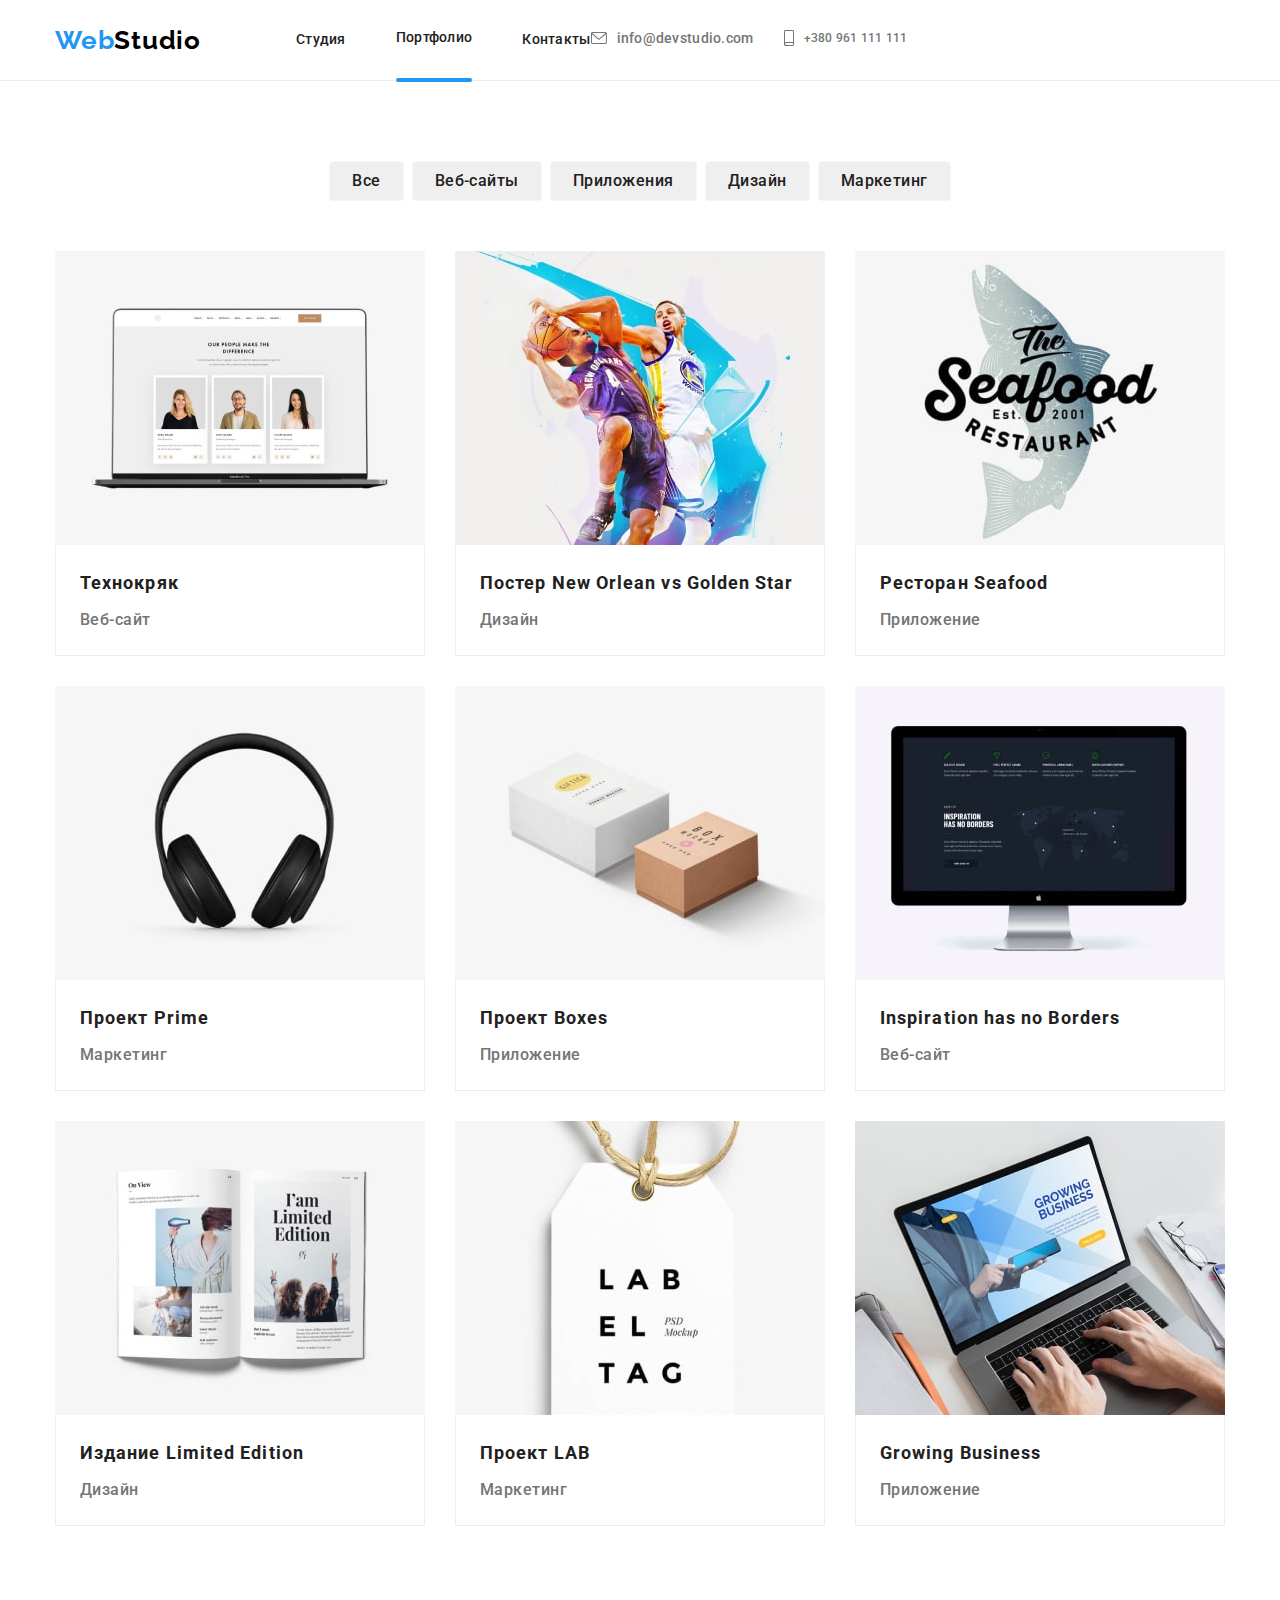
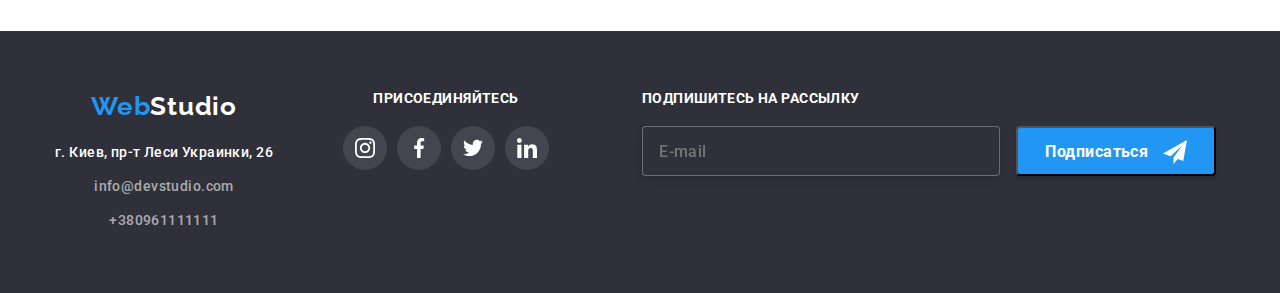
==== commit 456dae84: "меню" ====
--- a/portfolio.html
+++ b/portfolio.html
@@ -30,22 +30,28 @@
     
     
             <nav class="nav">
-                <button type="button" class="menu-button"
-                 aria-expanded="false" 
-                 aria-controls="menu-container"
-                    data-menu-button>
-                    <svg width="40" height="40" 
-                    aria-label="переключательмобільного меню">
-    
-    
-                        <use class="icon-cross" href="./img/sprite.svg#icon-close_40px"></use>
+    
+    
+                <button type="button" class="menu-button" data-menu-open>
+    
+                    <svg width="40" height="40">
     
                         <use class="icon-menu" href="./img/sprite.svg#icon-menu_40px"></use>
                     </svg>
     
                 </button>
-                <div class="menu-container container" id="menu-container" data-menu>
-    
+                <div class="menu-container is-hidden" data-menu>
+    
+                    <button type="button" class="menu-button-close" data-menu-close>
+    
+                        <svg width="40" height="40">
+    
+    
+                            <use class="icon-cross" href="./img/sprite.svg#icon-close_40px"></use>
+    
+    
+                        </svg>
+                    </button>
                     <ul class="header__list list">
                         <li class="header-item">
                             <a href="./index.html" class="header__link link">Студия</a>
@@ -59,6 +65,9 @@
                     </ul>
     
     
+    
+    
+                <div class="menu-nav-box">
                     <ul class="header-nav list">
                         <li class="header-nav__item">
                             <a class="header-nav__maill link" href="info@devstudio.com">
@@ -98,11 +107,12 @@
                         </ul>
     
                     </div>
-    
-                </div>
-            </nav>
+                </div>
+         </div>
+        </nav>
+        </div>
     </header>
-    </div>
+    
 
 <main>
     <!-- кнопки -->
@@ -339,6 +349,7 @@
         </div>
     </div>
 </footer>
+
 <script src="./js/menu.js"></script>
 </body>
 </html>--- a/css/main.css
+++ b/css/main.css
@@ -92,7 +92,6 @@
 @media screen and (min-width: 1200px) {
   .header {
     padding-top: 25px;
-    padding-bottom: 25px;
   }
 }
 
@@ -155,6 +154,10 @@
   }
 }
 
+.menu-button:focus, .menu-button:hover {
+  fill: #2196f3;
+}
+
 .menu-container {
   background-color: #ffffff;
   padding-top: 48px;
@@ -171,52 +174,53 @@
 
 @media screen and (max-width: 767px) {
   .menu-container {
-    display: none;
     position: absolute;
+    position: fixed;
     top: 0;
     left: 0;
+    width: 100vw;
+    height: 100vh;
+    z-index: 999;
     width: 100%;
+    display: flex;
+    flex-direction: column;
+    justify-content: space-between;
   }
   .menu-container.is-open {
     display: block;
   }
+  .menu-container.is-hidden {
+    opacity: 0;
+    visibility: hidden;
+    pointer-events: none;
+  }
 }
 
 .menu-button-close {
+  position: absolute;
   margin-top: 10px;
   margin-right: 15px;
-  position: absolute;
   width: 40px;
   height: 40px;
   top: 0;
   right: 0;
   border: none;
-  display: inline-flex;
   padding: 0;
   width: 40px;
   height: 40px;
   border: none;
-  top: 0;
-  right: 0;
   background-color: transparent;
+  transition: transform 250ms cubic-bezier(0.4, 0, 0.2, 1);
+}
+
+.menu-button-close:focus, .menu-button-close:hover {
+  fill: #2196f3;
 }
 
 @media screen and (min-width: 768px) {
   .menu-button-close {
     display: none;
   }
-}
-
-.menu-button .icon-cross {
-  display: none;
-}
-
-.menu-button.is-open .icon-cross {
-  display: block;
-}
-
-.menu-button.is-open .icon-menu {
-  display: none;
 }
 
 @media screen and (min-width: 768px) {
@@ -295,6 +299,13 @@
   }
 }
 
+@media screen and (min-width: 1200px) {
+  .header-line-stud::after {
+    margin-top: 31.5px;
+    margin-bottom: -31.5px;
+  }
+}
+
 @media screen and (min-width: 768px) {
   .header-line-port::after {
     display: block;
@@ -308,11 +319,19 @@
   }
 }
 
+@media screen and (min-width: 1200px) {
+  .header-line-port::after {
+    margin-top: 31.5px;
+    margin-bottom: -31.5px;
+  }
+}
+
 .header-nav {
   display: flex;
   flex-direction: column;
   flex-flow: column-reverse;
-  margin-top: 302px;
+  margin-top: auto;
+  bottom: 0;
 }
 
 @media screen and (min-width: 768px) {
@@ -330,7 +349,7 @@
   }
 }
 
-@media screen and (min-width: 784px) {
+@media screen and (min-width: 767px) {
   .header-nav .header-nav__item + .header-nav__item {
     margin-top: 10px;
   }
@@ -473,12 +492,15 @@
   }
 }
 
+.social-tel-header {
+  padding-top: 32px;
+}
+
 .header-social {
   display: flex;
   flex-wrap: wrap;
   text-align: center;
   align-items: center;
-  margin-top: 32px;
 }
 
 .header-social__item {
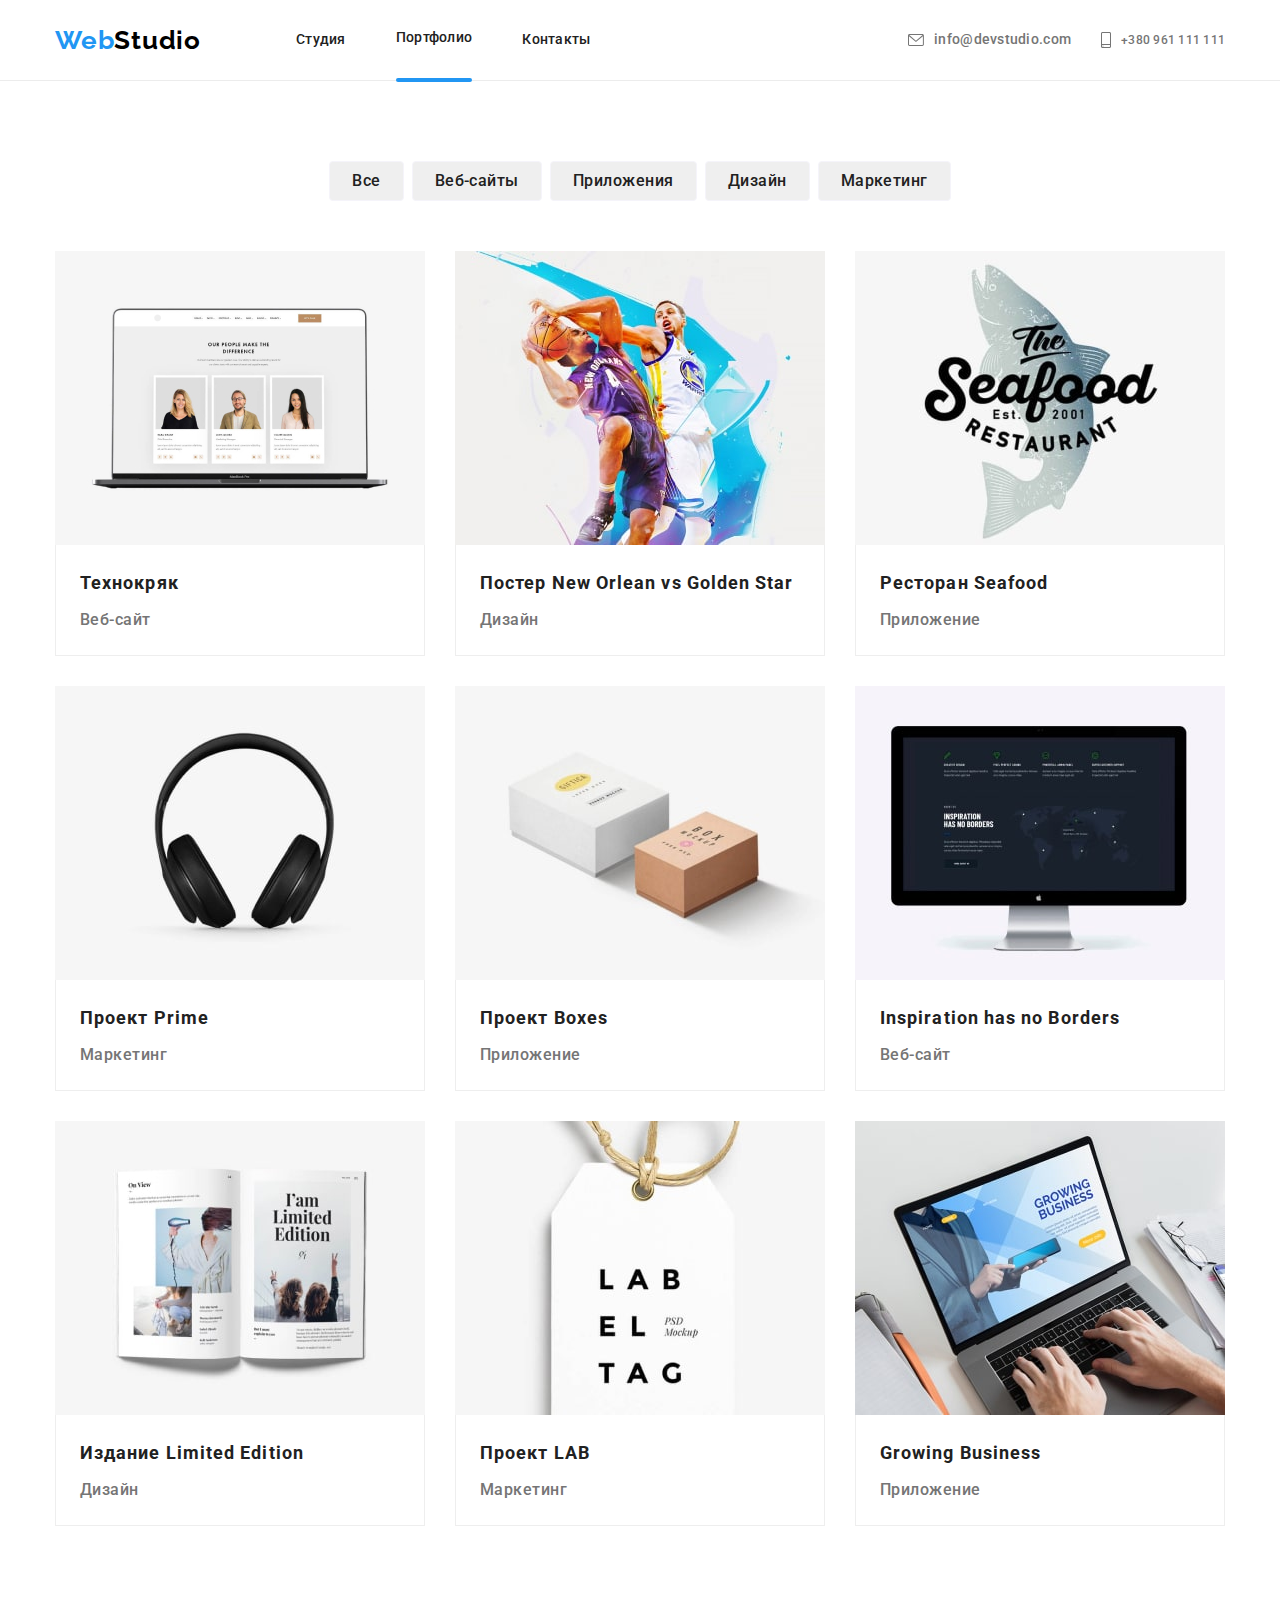
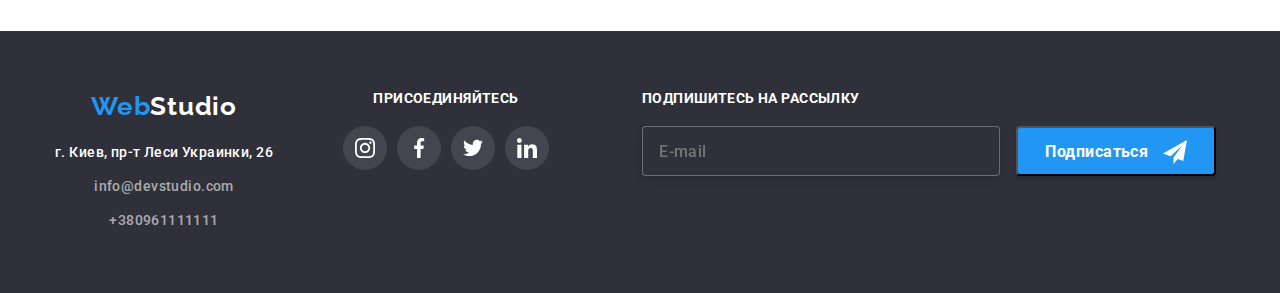
==== commit db499541: "фото не відслідковуються" ====
--- a/portfolio.html
+++ b/portfolio.html
@@ -145,7 +145,25 @@
         class="card-set list ">
         <li class="card-item">
                 <div class="card-overlay">
-                    <img src="./img/project1.jpg" alt="Ноутбук" width="370" height="294">
+               <picture>
+
+                <source src="./img/port-desc-1-min.jpg x1,
+                            ./img/port-desc-1-x2-min.jpg x2"
+                        
+                        media="(min-width: 1200px)" />
+                
+                <source src="./img/port-tab-1-min.jpg x1,
+                             ./img/port-tab-1-min.jpg x2"
+                            media="(min-width: 768px)" />
+
+                <source src="./img/port-tel-1-min.jpg x1,
+                             ./img/port-tel-1-min.jpg x2"
+                                media="(min-width: 320px)" />
+               
+                    <img src="./img/project1.jpg" alt="Ноутбук">
+
+                    </picture>
+
                     <p class="card-text-top">
                         Технокряк это современная площадка распространения коронавируса. Компании используют эту платформу для цифрового
                         шпионажа и атак на защищённые сервера конкурентов.
@@ -159,6 +177,15 @@
     
         <li class="card-item">
             <div class="card-overlay">
+
+                <picture>
+                    <source srcset="./img/imgcard/img-port-desc-2-min.jpg 1x, ./img/imgcard/img-port-desc-2-x2-min.jpg 2x"
+                        media="(min-width: 1200px)">
+                    <source srcset="./img/imgcard/img-port-tab-2-min.jpg x1, ./img/imgcard/img-port-tab-2-x2-min.jpg 2x"
+                        media="(min-width: 768px)">
+                    <source srcset="./img/imgcard/img-port-tel-2-min.jpg x1, ./img/imgcard/img-port-tel-2-x2-min.jpg 2x"
+                        media="(min-width: 320px)">
+                </picture>
             <img src="./img/project2.jpg" alt="Постер Новий Орлеан" width="370" height="294">
                 <p class="card-text-top">
                     Технокряк это современная площадка распространения коронавируса. Компании используют эту платформу для цифрового
--- a/css/main.css
+++ b/css/main.css
@@ -193,6 +193,12 @@
     opacity: 0;
     visibility: hidden;
     pointer-events: none;
+  }
+}
+
+@media screen and (min-width: 1200px) {
+  .menu-container {
+    display: contents;
   }
 }
 
@@ -420,6 +426,8 @@
 @media screen and (min-width: 1200px) {
   .maill-icon {
     margin-right: 10px;
+    width: 16px;
+    height: 12px;
   }
 }
 
@@ -478,6 +486,8 @@
 @media screen and (min-width: 1200px) {
   .tell-icon {
     margin-right: 10px;
+    width: 10px;
+    height: 16px;
   }
 }
 
@@ -531,10 +541,40 @@
   min-height: 400px;
   padding-top: 118px;
   padding-bottom: 118px;
-  background-image: linear-gradient(rgba(47, 48, 58, 0.4), rgba(47, 48, 58, 0.4)), url(../img/hero-img.jpg);
+  background-image: linear-gradient(rgba(47, 48, 58, 0.4), rgba(47, 48, 58, 0.4)), url(../img/hero/img-header-mob.jpg);
   background-size: cover;
   background-repeat: no-repeat;
   background-position: center;
+}
+
+@media (min-device-pixel-ratio: 2), (min-resolution: 192dpi), (min-resolution: 2dppx) {
+  .overlay {
+    background-image: linear-gradient(rgba(47, 48, 58, 0.4), rgba(47, 48, 58, 0.4)), url(../img/hero/img-header-mob-x2.jpg);
+  }
+}
+
+@media screen and (min-width: 768px) {
+  .overlay {
+    background-image: linear-gradient(rgba(47, 48, 58, 0.4), rgba(47, 48, 58, 0.4)), url(../img/hero/img-header-tab.jpg);
+  }
+}
+
+@media screen and (min-width: 768px) and (min-device-pixel-ratio: 2), (min-resolution: 192dpi), (min-resolution: 2dppx) {
+  .overlay {
+    background-image: linear-gradient(rgba(47, 48, 58, 0.4), rgba(47, 48, 58, 0.4)), url(../img/hero/img-header-tab-x2.jpg);
+  }
+}
+
+@media screen and (min-width: 1200px) {
+  .overlay {
+    background-image: linear-gradient(rgba(47, 48, 58, 0.4), rgba(47, 48, 58, 0.4)), url(../img/hero/img-header-desc.jpg);
+  }
+}
+
+@media screen and (min-width: 1200px) and (min-device-pixel-ratio: 2), (min-resolution: 192dpi), (min-resolution: 2dppx) {
+  .overlay {
+    background-image: linear-gradient(rgba(47, 48, 58, 0.4), rgba(47, 48, 58, 0.4)), url(../img/hero/img-header-desc-x2.jpg);
+  }
 }
 
 .section-hero {
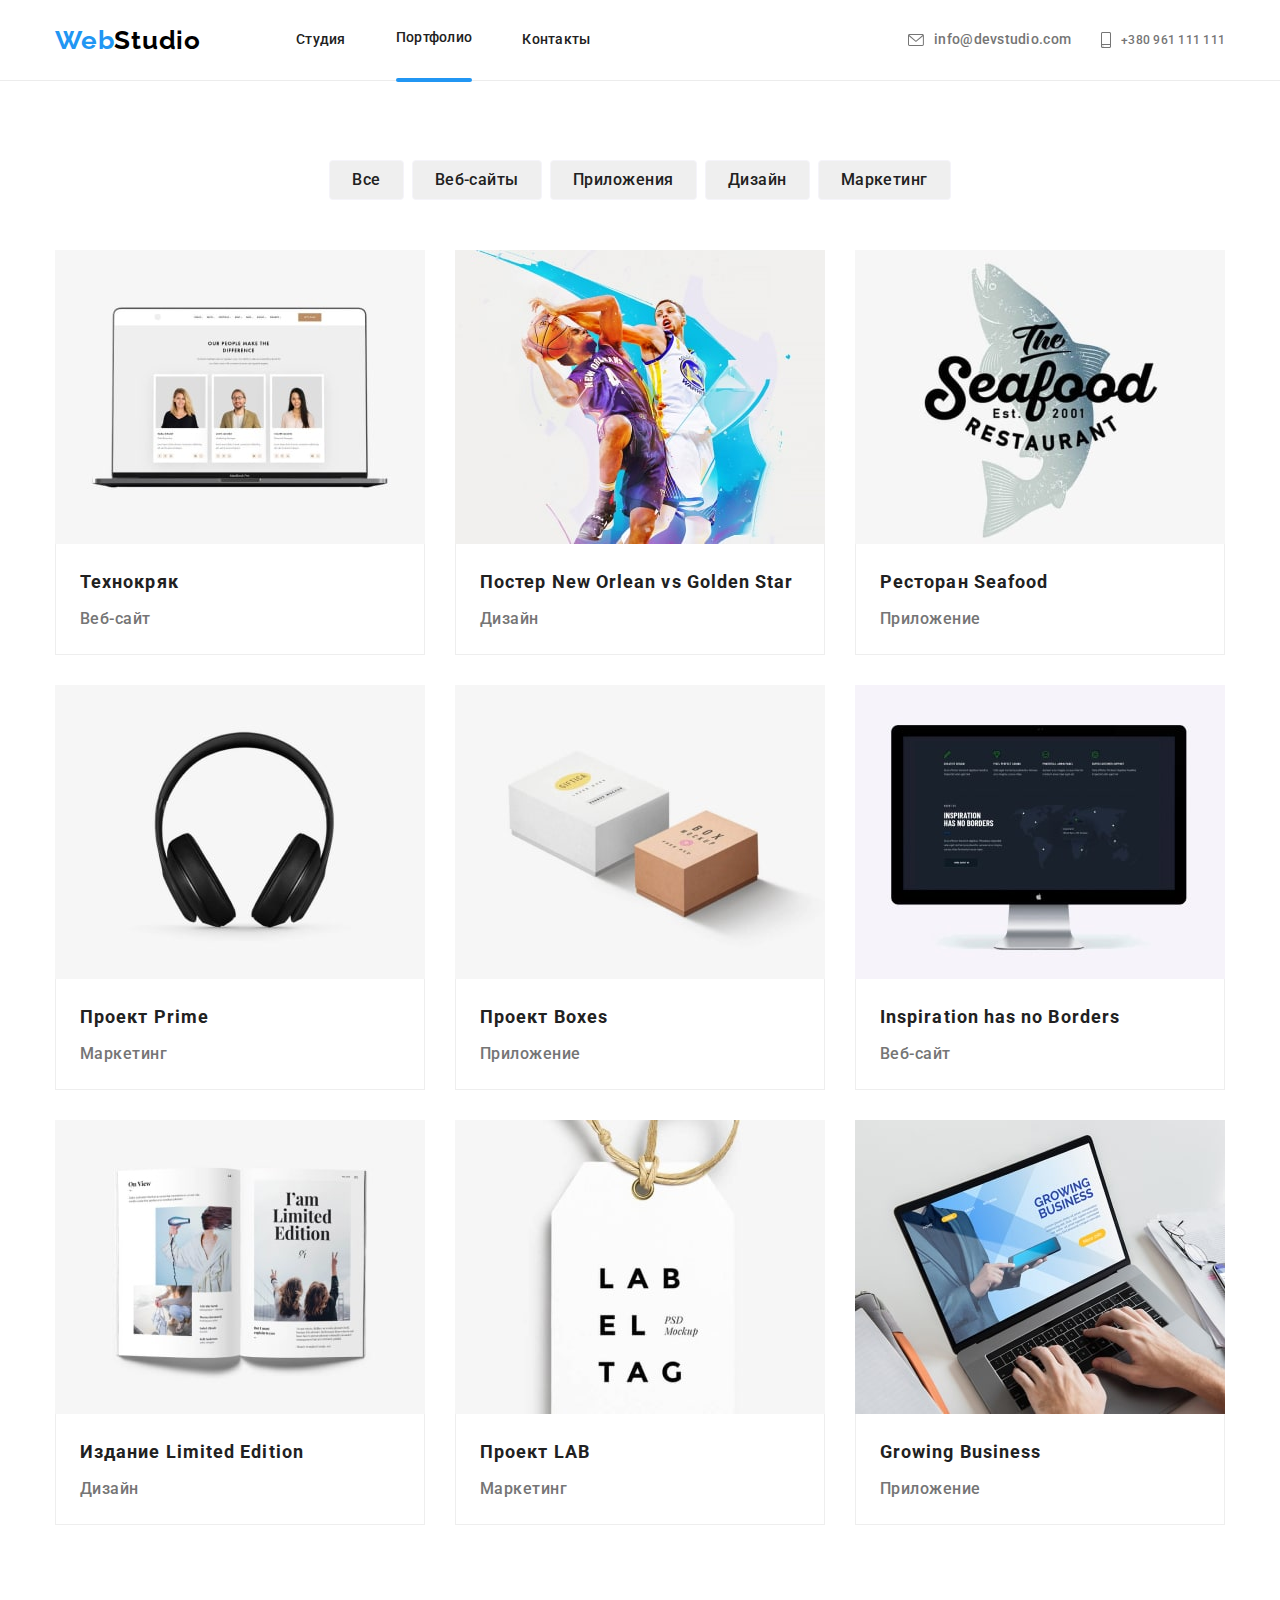
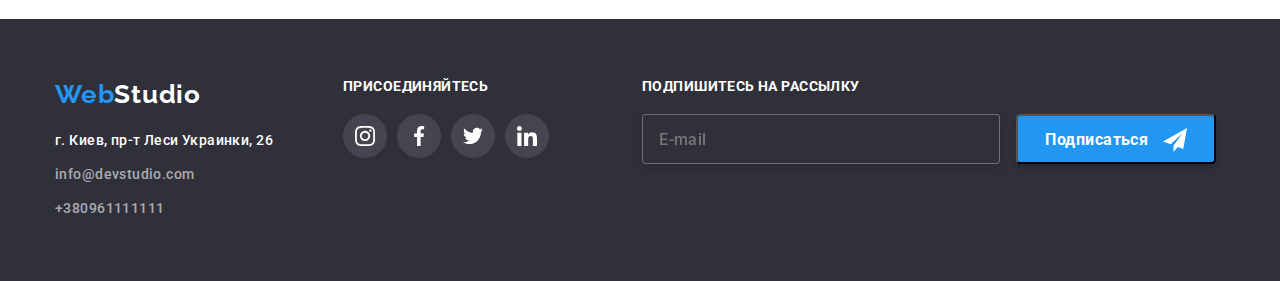
==== commit de12568f: "портфоліо картки" ====
--- a/portfolio.html
+++ b/portfolio.html
@@ -88,23 +88,23 @@
     
                     </ul>
                     <div class="social-tel-header">
-                        <ul class="header-social list">
-                            <li class="header-social__item">
+                        <div class="header-social list">
+                            <span class="header-social__item">
                                 Instagram
-                            </li>
+                            </span>
                             <span class="header-social__line"></span>
-                            <li class="header-social__item">
+                            <span class="header-social__item">
                                 Twitter
-                            </li>
+                            </span>
                             <span class="header-social__line"></span>
-                            <li class="header-social__item">
+                            <span class="header-social__item">
                                 Facebook
-                            </li>
+                            </span>
                             <span class="header-social__line"></span>
-                            <li class="header-social__item">
+                            <span class="header-social__item">
                                 LinkedIn
-                            </li>
-                        </ul>
+                            </span>
+                        </div>
     
                     </div>
                 </div>
@@ -145,20 +145,20 @@
         class="card-set list ">
         <li class="card-item">
                 <div class="card-overlay">
+
                <picture>
-
-                <source src="./img/port-desc-1-min.jpg x1,
-                            ./img/port-desc-1-x2-min.jpg x2"
-                        
-                        media="(min-width: 1200px)" />
                 
-                <source src="./img/port-tab-1-min.jpg x1,
-                             ./img/port-tab-1-min.jpg x2"
-                            media="(min-width: 768px)" />
-
-                <source src="./img/port-tel-1-min.jpg x1,
-                             ./img/port-tel-1-min.jpg x2"
-                                media="(min-width: 320px)" />
+                <source srcset="./img/portcards/img-port-desc-1-min.jpg 1x,
+                            ./img/portcards/img-port-desc-1-x2-min.jpg 2x"
+                            media="(min-width: 1200px)"/>
+                
+                <source srcset="./img/portcards/img-port-tab-1-min.jpg 1x,
+                            ./img/portcards/img-port-tab-1-x2-min.jpg 2x"
+                            media="(min-width: 768px)"/>
+
+                <source srcset="./img/portcards/img-port-tel-1-min.jpg 1x,
+                             ./img/portcards/img-port-tel-1-x2-min.jpg 2x"
+                                media="(min-width: 320px)"/>
                
                     <img src="./img/project1.jpg" alt="Ноутбук">
 
@@ -179,15 +179,22 @@
             <div class="card-overlay">
 
                 <picture>
-                    <source srcset="./img/imgcard/img-port-desc-2-min.jpg 1x, ./img/imgcard/img-port-desc-2-x2-min.jpg 2x"
-                        media="(min-width: 1200px)">
-                    <source srcset="./img/imgcard/img-port-tab-2-min.jpg x1, ./img/imgcard/img-port-tab-2-x2-min.jpg 2x"
-                        media="(min-width: 768px)">
-                    <source srcset="./img/imgcard/img-port-tel-2-min.jpg x1, ./img/imgcard/img-port-tel-2-x2-min.jpg 2x"
-                        media="(min-width: 320px)">
-                </picture>
-            <img src="./img/project2.jpg" alt="Постер Новий Орлеан" width="370" height="294">
-                <p class="card-text-top">
+                    <source srcset="./img/portcards/img-port-desc-2-min.jpg 1x,
+                                ./img/portcards/img-port-desc-2-x2-min.jpg 2x"
+                                media="(min-width: 1200px)" />
+                
+                  <source srcset="./img/portcards/img-port-tab-2-min.jpg 1x,
+                                ./img/portcards/img-port-tab-2-x2-min.jpg 2x"
+                                 media="(min-width: 768px)" />
+                    
+                    <source srcset="./img/portcards/img-port-tel-2-min.jpg 1x,
+                                    ./img/portcards/img-port-tel-2-x2-min.jpg 2x" 
+                                    media="(min-width: 320px)" />
+               
+            <img src="./img/project2.jpg" alt="Постер Новий Орлеан">
+
+            </picture>
+            <p class="card-text-top">
                     Технокряк это современная площадка распространения коронавируса. Компании используют эту платформу для цифрового
                     шпионажа и атак на защищённые сервера конкурентов.
                 </p>
@@ -200,8 +207,23 @@
 
         <li class="card-item">
             <div class="card-overlay">
-            <img src="./img/project3.jpg" alt="Ресторан постер" width="370" height="294">
-                <p class="card-text-top">
+        <picture>
+                <source srcset="./img/portcards/img-port-desc-3-min.jpg 1x,
+                                ./img/portcards/img-port-desc-3-x2-min.jpg 2x"
+                                 media="(min-width: 1200px)" />
+
+                <source srcset="./img/portcards/img-port-tab-3-min.jpg 1x,
+                                ./img/portcards/img-port-tab-3-x2-min.jpg 2x"
+                                 media="(min-width: 768px)" />
+
+                <source srcset="./img/portcards/img-port-tel-3-min.jpg 1x,
+                                ./img/portcards/img-port-tel-3-x2-min.jpg 2x"
+                                 media="(min-width: 320px)" />
+
+                <img src="./img/project3.jpg" alt="Ресторан постер">
+               
+            </picture>
+            <p class="card-text-top">
                     Технокряк это современная площадка распространения коронавируса. Компании используют эту платформу для цифрового
                     шпионажа и атак на защищённые сервера конкурентов.
                 </p>
@@ -213,7 +235,21 @@
         </li>
         <li class="card-item">
             <div class="card-overlay">
-            <img src="./img/project4.jpg" alt="Навушники" width="370" height="294">
+            <picture>
+                <source srcset="./img/portcards/img-port-desc-4-min.jpg 1x,
+                                ./img/portcards/img-port-desc-4-x2-min.jpg 2x"
+                                media="(min-width: 1200px)" />
+
+                <source srcset="./img/portcards/img-port-tab-4-min.jpg 1x,
+                                ./img/portcards/img-port-tab-4-x2-min.jpg 2x"
+                                media="(min-width: 768px)" />
+
+                <source srcset="./img/portcards/img-port-tel-4-min.jpg 1x,
+                                ./img/portcards/img-port-tel-4-x2-min.jpg 2x"
+                                media="(min-width: 320px)" />
+
+                <img src="./img/project4.jpg" alt="Навушники">
+            </picture>
                 <p class="card-text-top">
                     Технокряк это современная площадка распространения коронавируса. Компании используют эту платформу для цифрового
                     шпионажа и атак на защищённые сервера конкурентов.
@@ -226,7 +262,22 @@
         </li>
         <li class="card-item">
             <div class="card-overlay">
-            <img src="./img/project5.jpg" alt="Коробки" width="370" height="294">
+        <picture>
+            <source srcset="./img/portcards/img-port-desc-5-min.jpg 1x,
+                            ./img/portcards/img-port-desc-5-x2-min.jpg 2x"
+                             media="(min-width: 1200px)" />
+
+            <source srcset="./img/portcards/img-port-tab-5-min.jpg 1x,
+                            ./img/portcards/img-port-tab-5-x2-min.jpg 2x"
+                             media="(min-width: 768px)" />
+
+            <source srcset="./img/portcards/img-port-tel-5-min.jpg 1x,
+                            ./img/portcards/img-port-tel-5-x2-min.jpg 2x" 
+                            media="(min-width: 320px)" />
+
+                        <img src="./img/project5.jpg" alt="Коробки" width="370" height="294">
+
+            </picture>
                 <p class="card-text-top">
                     Технокряк это современная площадка распространения коронавируса. Компании используют эту платформу для цифрового
                     шпионажа и атак на защищённые сервера конкурентов.
@@ -239,7 +290,21 @@
         </li>
         <li class="card-item">
             <div class="card-overlay">
-            <img src="./img/project6.jpg" alt="Комп'ютер" width="370" height="294">
+            <picture>
+                <source srcset="./img/portcards/img-port-desc-6-min.jpg 1x,
+                                ./img/portcards/img-port-desc-6-x2-min.jpg 2x"
+                                 media="(min-width: 1200px)" />
+
+                <source srcset="./img/portcards/img-port-tab-6-min.jpg 1x,
+                                ./img/portcards/img-port-tab-6-x2-min.jpg 2x"
+                                 media="(min-width: 768px)" />
+
+                <source srcset="./img/portcards/img-port-tel-6-min.jpg 1x,
+                                ./img/portcards/img-port-tel-6-x2-min.jpg 2x"
+                                 media="(min-width: 320px)" />
+
+                <img src="./img/project6.jpg" alt="Комп'ютер">
+            </picture>
                 <p class="card-text-top">
                     Технокряк это современная площадка распространения коронавируса. Компании используют эту платформу для цифрового
                     шпионажа и атак на защищённые сервера конкурентов.
@@ -252,7 +317,22 @@
         </li>
         <li class="card-item">
             <div class="card-overlay">
-            <img src="./img/project7.jpg" alt="Книга" width="370" height="294">
+            <picture>
+                <source srcset="./img/portcards/img-port-desc-7-min.jpg 1x,
+                                ./img/portcards/img-port-desc-7-x2-min.jpg 2x"
+                                 media="(min-width: 1200px)" />
+
+                <source srcset="./img/portcards/img-port-tab-7-min.jpg 1x,
+                                ./img/portcards/img-port-tab-7-x2-min.jpg 2x" 
+                                media="(min-width: 768px)" />
+
+                <source srcset="./img/portcards/img-port-tel-7-min.jpg 1x,
+                                ./img/portcards/img-port-tel-7-x2-min.jpg 2x"
+                                 media="(min-width: 320px)" />
+
+            <img src="./img/project7.jpg" alt="Книга">
+
+            </picture>
                 <p class="card-text-top">
                     Технокряк это современная площадка распространения коронавируса. Компании используют эту платформу для цифрового
                     шпионажа и атак на защищённые сервера конкурентов.
@@ -265,7 +345,22 @@
         </li>
         <li class="card-item">
             <div class="card-overlay">
-            <img src="./img/project8.jpg" alt="Бірка" width="370" height="294">
+            <picture>
+                <source srcset="./img/portcards/img-port-desc-8-min.jpg 1x,
+                                ./img/portcards/img-port-desc-8-x2-min.jpg 2x"
+                                media="(min-width: 1200px)" />
+
+                <source srcset="./img/portcards/img-port-tab-8-min.jpg 1x,
+                                ./img/portcards/img-port-tab-8-x2-min.jpg 2x"
+                                media="(min-width: 768px)" />
+
+                <source srcset="./img/portcards/img-port-tel-8-min.jpg 1x,
+                                ./img/portcards/img-port-tel-8-x2-min.jpg 2x"
+                                media="(min-width: 320px)" />
+
+                            <img src="./img/project8.jpg" alt="Бірка">
+            </picture>
+
                 <p class="card-text-top">
                     Технокряк это современная площадка распространения коронавируса. Компании используют эту платформу для цифрового
                     шпионажа и атак на защищённые сервера конкурентов.
@@ -278,8 +373,23 @@
         </li>
         <li class="card-item">
             <div class="card-overlay">
-            <img src="./img/project9.jpg" alt="Ноутбук" width="370" height="294">
-                <p class="card-text-top">
+                <picture>
+                    <source srcset="./img/portcards/img-port-desc-9-min.jpg 1x,
+                                    ./img/portcards/img-port-desc-9-x2-min.jpg 2x"
+                                    media="(min-width: 1200px)" />
+
+                    <source srcset="./img/portcards/img-port-tab-9-min.jpg 1x,
+                                    ./img/portcards/img-port-tab-9-x2-min.jpg 2x"
+                                    media="(min-width: 768px)" />
+
+                    <source srcset="./img/portcards/img-port-tel-9-min.jpg 1x,
+                                    ./img/portcards/img-port-tel-9-x2-min.jpg 2x"
+                                    media="(min-width: 320px)" />
+
+                    <img src="./img/project9.jpg" alt="Ноутбук">
+               
+            </picture>
+            <p class="card-text-top">
                     Технокряк это современная площадка распространения коронавируса. Компании используют эту платформу для цифрового
                     шпионажа и атак на защищённые сервера конкурентов.
                 </p>
--- a/css/main.css
+++ b/css/main.css
@@ -547,6 +547,13 @@
   background-position: center;
 }
 
+@media screen and (min-width: 1200px) {
+  .overlay {
+    padding-top: 200px;
+    padding-bottom: 200px;
+  }
+}
+
 @media (min-device-pixel-ratio: 2), (min-resolution: 192dpi), (min-resolution: 2dppx) {
   .overlay {
     background-image: linear-gradient(rgba(47, 48, 58, 0.4), rgba(47, 48, 58, 0.4)), url(../img/hero/img-header-mob-x2.jpg);
@@ -719,6 +726,12 @@
   color: var(--secondary-text-color);
 }
 
+@media screen and (min-width: 768px) {
+  .about__title {
+    text-align: left;
+  }
+}
+
 .about-title {
   margin: 0 0 10px 0;
 }
@@ -798,6 +811,13 @@
   background-color: #f5f4fa;
 }
 
+@media screen and (min-width: 1200px) {
+  .section__team {
+    padding-top: 94px;
+    padding-bottom: 94px;
+  }
+}
+
 .team__title {
   text-align: center;
   margin-bottom: 60px;
@@ -819,6 +839,10 @@
 @media screen and (min-width: 1200px) {
   .team__title {
     margin-bottom: 50px;
+    font-weight: 700;
+    font-size: 36px;
+    line-height: 1.16;
+    letter-spacing: 0.03em;
   }
 }
 
@@ -1073,6 +1097,7 @@
     align-items: center;
     margin-left: auto;
     margin-right: auto;
+    text-align: left;
   }
 }
 
@@ -1129,6 +1154,7 @@
 @media screen and (min-width: 1200px) {
   .footer-medium {
     margin-left: 70px;
+    text-align: left;
   }
 }
 
@@ -1322,8 +1348,22 @@
 }
 
 .section-portfolio {
-  padding-top: 95px;
-  padding-bottom: 105px;
+  padding-top: 60px;
+  padding-bottom: 170px;
+}
+
+@media screen and (min-width: 768px) {
+  .section-portfolio {
+    padding-top: 60px;
+    padding-bottom: 60px;
+  }
+}
+
+@media screen and (min-width: 1200px) {
+  .section-portfolio {
+    padding-top: 94px;
+    padding-bottom: 94px;
+  }
 }
 
 .button-portfolio {
